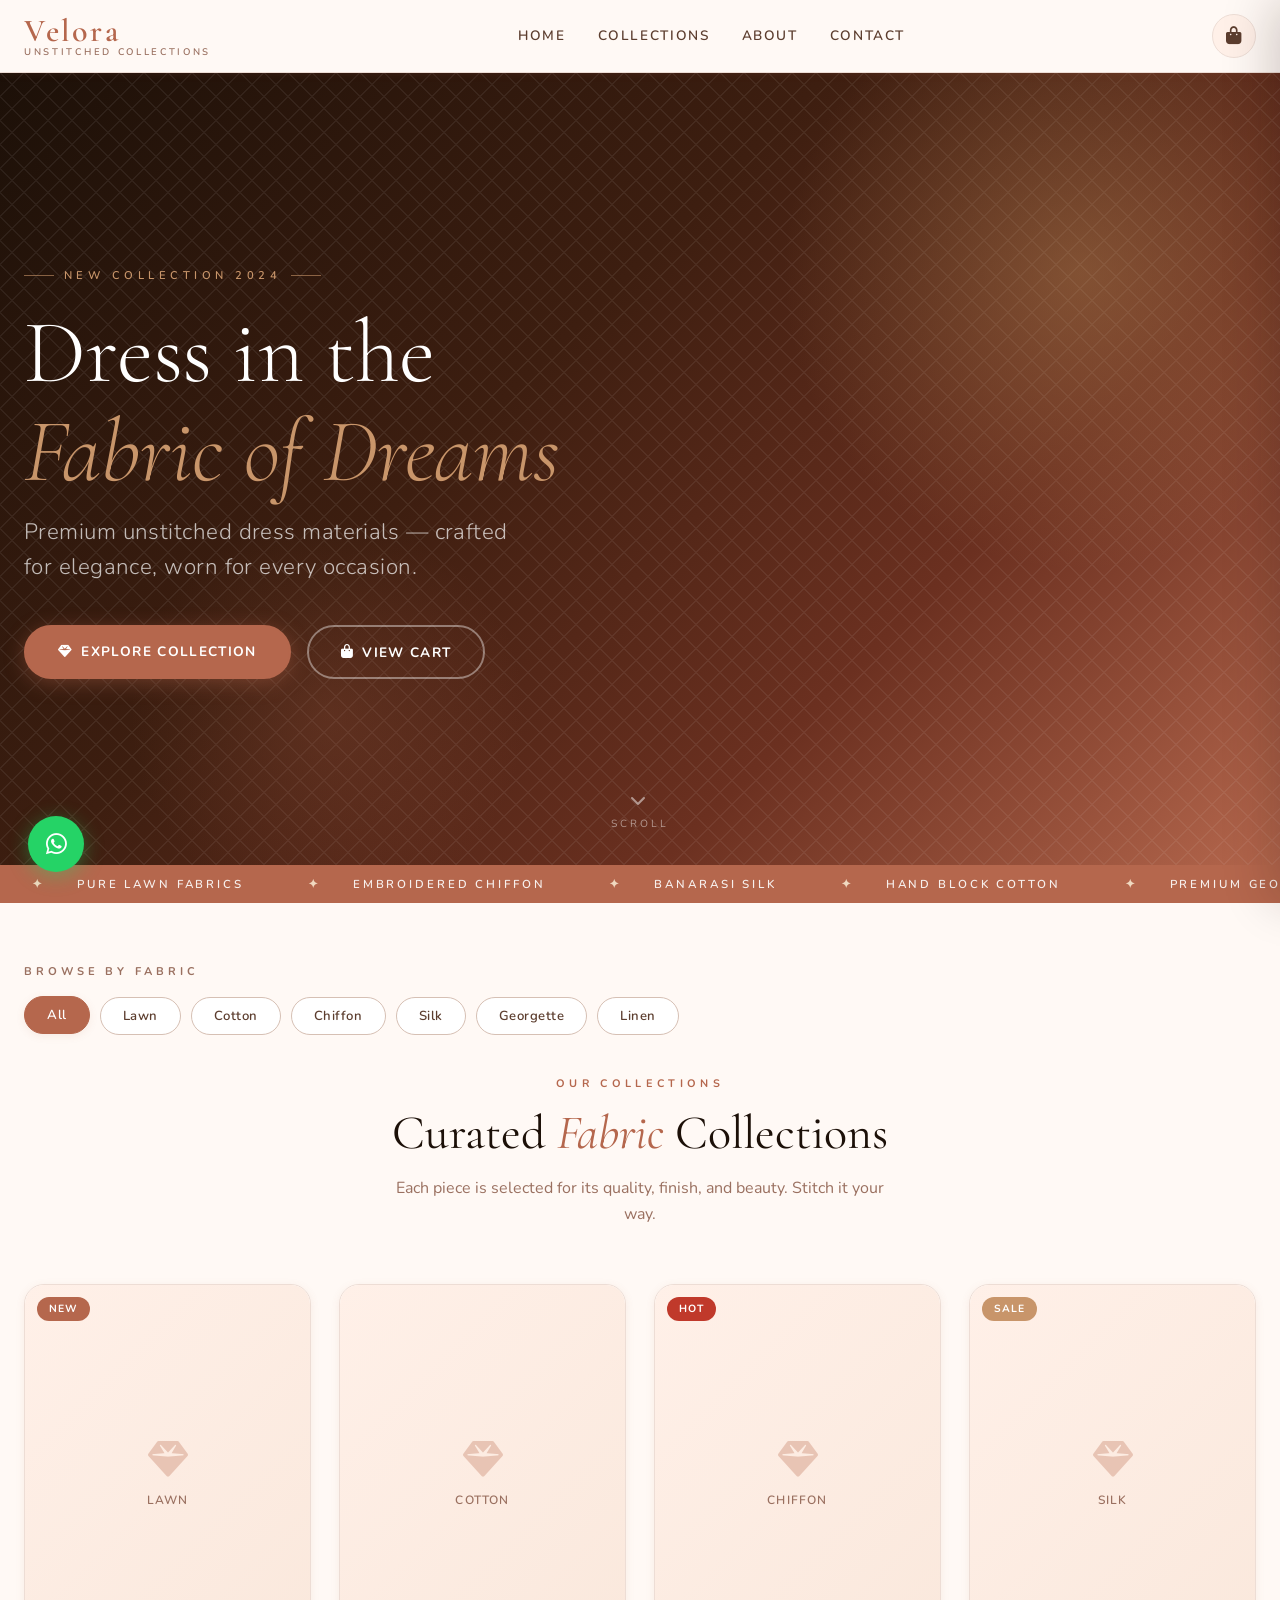
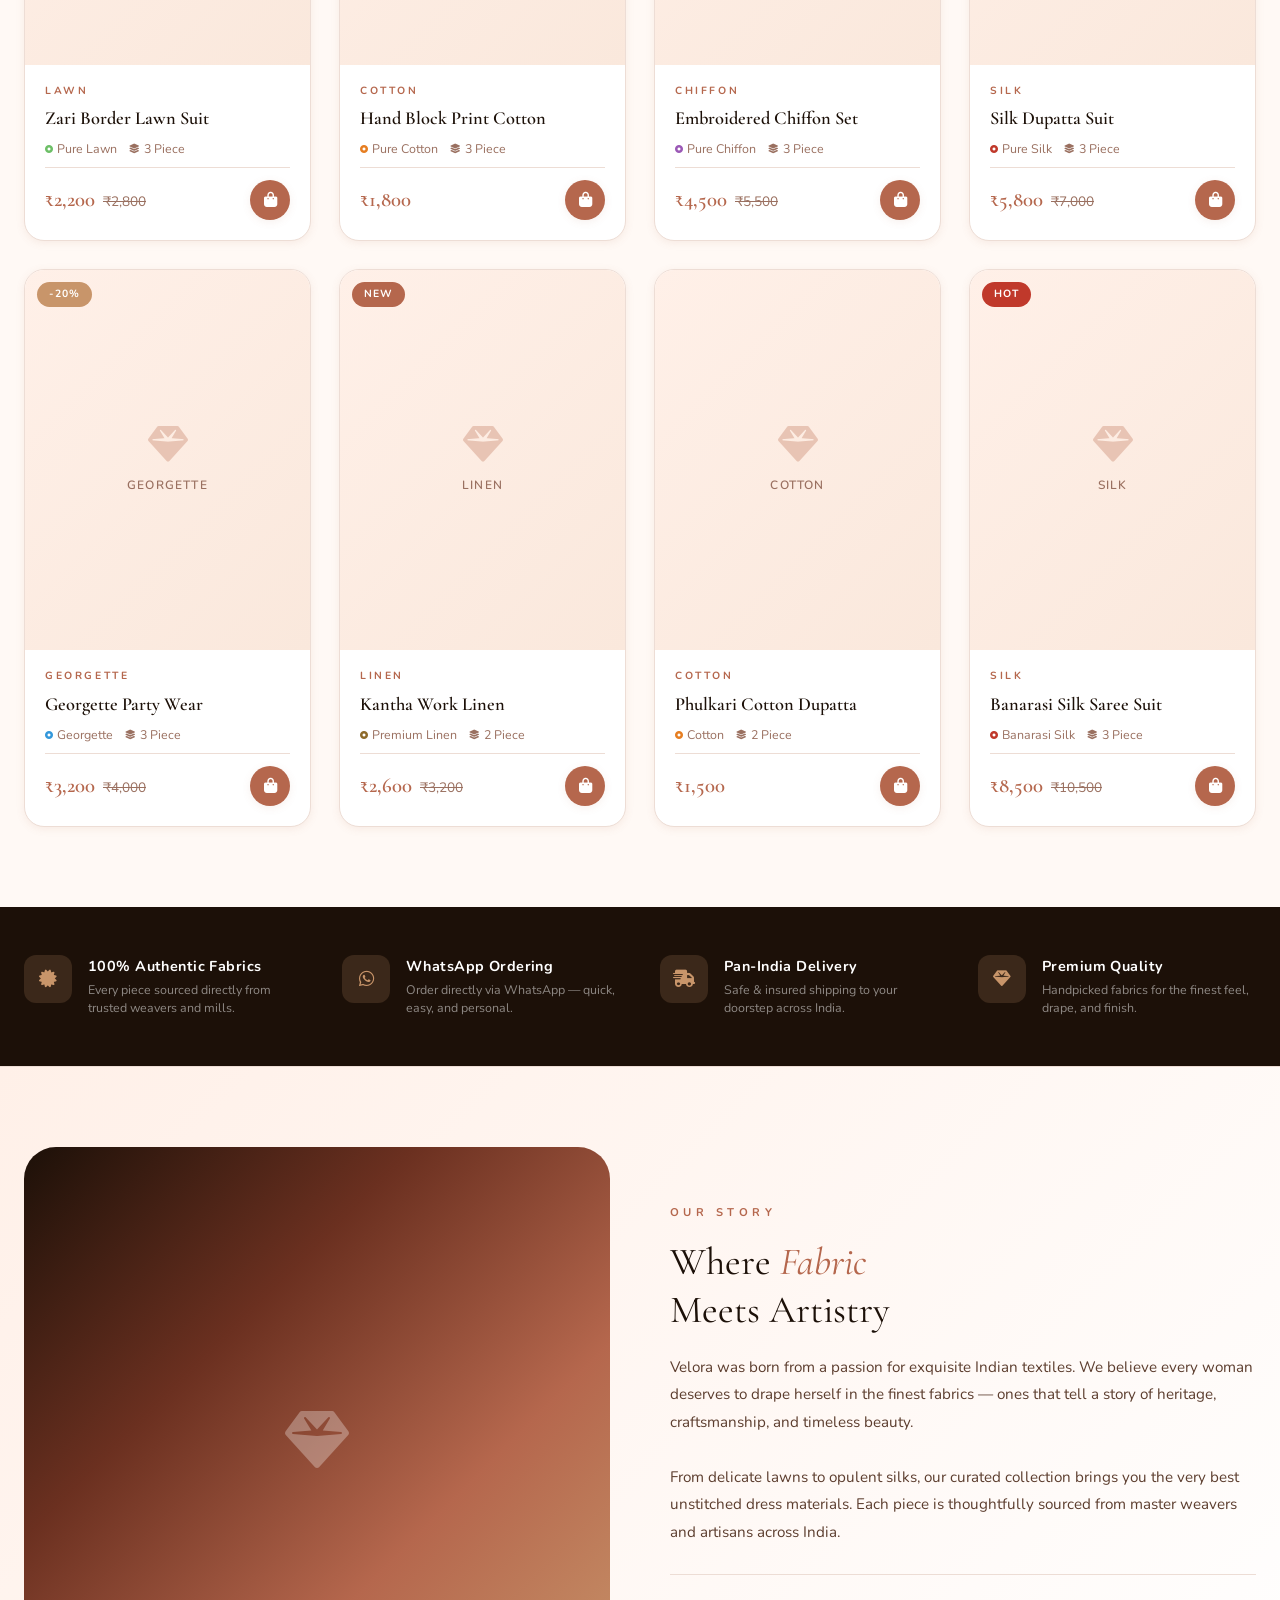
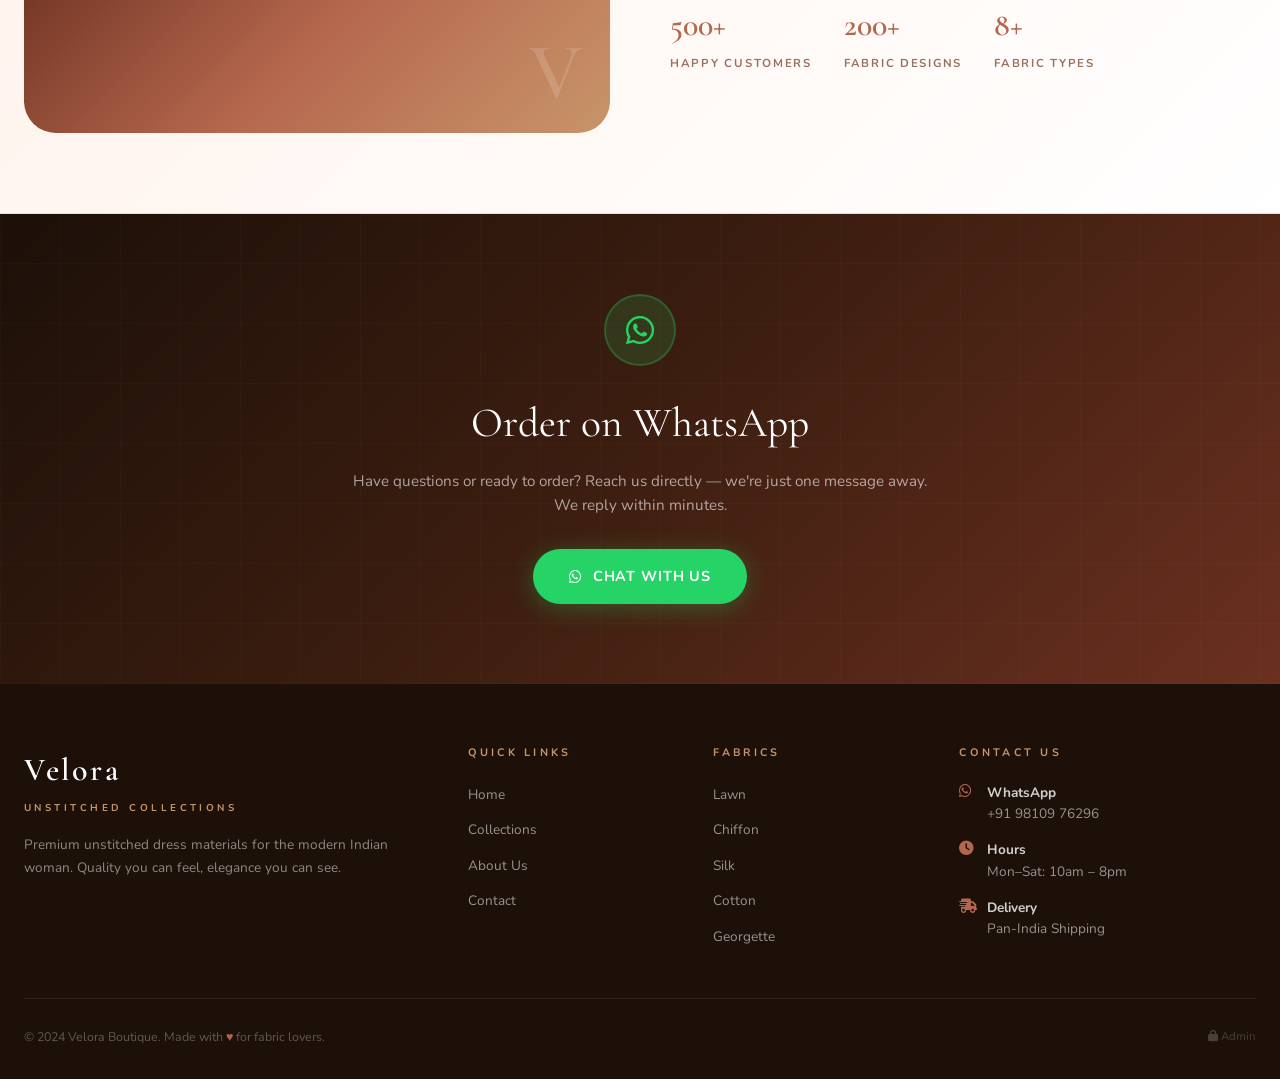
==== index.html @ 2ef8bd38 "Launch Velora Boutique — full e-commerce frontend - Elegant boutique design with terracotta/gold pal" ====
<!DOCTYPE html>
<html lang="en">
<head>
  <meta charset="UTF-8">
  <meta name="viewport" content="width=device-width, initial-scale=1.0">
  <meta name="description" content="Velora Boutique — Premium unstitched dress materials. Lawn, Chiffon, Silk, Cotton and more. Shop online and order via WhatsApp.">
  <title>Velora — Unstitched Dress Materials</title>

  <!-- Favicon -->
  <link rel="icon" href="data:image/svg+xml,<svg xmlns='http://www.w3.org/2000/svg' viewBox='0 0 100 100'><text y='.9em' font-size='90'>💎</text></svg>">

  <!-- Styles -->
  <link rel="stylesheet" href="css/style.css">

  <!-- Font Awesome -->
  <link rel="stylesheet" href="https://cdnjs.cloudflare.com/ajax/libs/font-awesome/6.5.0/css/all.min.css">

  <style>
    .header.scrolled .nav { height: 60px; }
    .header.scrolled { box-shadow: 0 2px 20px rgba(181,103,77,.15); }
    .header .nav { transition: height .3s ease; }
  </style>
</head>
<body>

  <!-- =========================================
       HEADER
       ========================================= -->
  <header class="header">
    <nav class="nav">
      <!-- Logo -->
      <a href="index.html" class="nav__logo">
        <span class="nav__logo-name">Velora</span>
        <span class="nav__logo-tagline">Unstitched Collections</span>
      </a>

      <!-- Nav Links -->
      <ul class="nav__links" id="nav-links">
        <li><a href="#home" class="nav__link">Home</a></li>
        <li><a href="#collections" class="nav__link">Collections</a></li>
        <li><a href="#about" class="nav__link">About</a></li>
        <li><a href="#contact" class="nav__link">Contact</a></li>
      </ul>

      <!-- Actions -->
      <div class="nav__actions">
        <button class="nav__cart-btn" onclick="openCart()" aria-label="Open cart">
          <i class="fas fa-shopping-bag"></i>
          <span class="cart-badge" id="cart-badge">0</span>
        </button>
        <button class="hamburger" onclick="toggleMobileNav()" aria-label="Menu">
          <span></span><span></span><span></span>
        </button>
      </div>
    </nav>
  </header>

  <!-- =========================================
       HERO
       ========================================= -->
  <section class="hero" id="home">
    <div class="hero__pattern"></div>
    <div class="hero__glow"></div>
    <div class="hero__glow-2"></div>

    <div class="hero__content">
      <p class="hero__eyebrow">New Collection 2024</p>
      <h1 class="hero__title">
        Dress in the<br>
        <em>Fabric of Dreams</em>
      </h1>
      <p class="hero__subtitle">
        Premium unstitched dress materials — crafted for elegance, worn for every occasion.
      </p>
      <div class="hero__ctas">
        <a href="#collections" class="btn btn-primary">
          <i class="fas fa-gem"></i> Explore Collection
        </a>
        <button class="btn btn-outline" onclick="openCart()">
          <i class="fas fa-shopping-bag"></i> View Cart
        </button>
      </div>
    </div>

    <div class="hero__scroll">
      <i class="fas fa-chevron-down"></i>
      <span>Scroll</span>
    </div>
  </section>

  <!-- Marquee -->
  <div class="marquee-wrap">
    <div class="marquee-track">
      <span>Pure Lawn Fabrics</span>
      <span>Embroidered Chiffon</span>
      <span>Banarasi Silk</span>
      <span>Hand Block Cotton</span>
      <span>Premium Georgette</span>
      <span>Zari Border Suits</span>
      <span>Pure Lawn Fabrics</span>
      <span>Embroidered Chiffon</span>
      <span>Banarasi Silk</span>
      <span>Hand Block Cotton</span>
      <span>Premium Georgette</span>
      <span>Zari Border Suits</span>
    </div>
  </div>

  <!-- =========================================
       COLLECTIONS
       ========================================= -->
  <section id="collections">
    <!-- Category Filter -->
    <div class="categories">
      <span class="categories__label">Browse by fabric</span>
      <div class="categories__pills" id="category-pills"></div>
    </div>

    <!-- Products -->
    <div class="section" id="products-section">
      <div class="section-header">
        <span class="section-header__eyebrow">Our Collections</span>
        <h2 class="section-header__title">Curated <em>Fabric</em> Collections</h2>
        <p class="section-header__desc">
          Each piece is selected for its quality, finish, and beauty. Stitch it your way.
        </p>
      </div>
      <div class="products-grid" id="products-grid">
        <!-- Rendered by JS -->
      </div>
    </div>
  </section>

  <!-- =========================================
       FEATURES STRIP
       ========================================= -->
  <div class="features-strip">
    <div class="features-inner">
      <div class="feature-item">
        <div class="feature-item__icon"><i class="fas fa-certificate"></i></div>
        <div>
          <div class="feature-item__title">100% Authentic Fabrics</div>
          <div class="feature-item__desc">Every piece sourced directly from trusted weavers and mills.</div>
        </div>
      </div>
      <div class="feature-item">
        <div class="feature-item__icon"><i class="fab fa-whatsapp"></i></div>
        <div>
          <div class="feature-item__title">WhatsApp Ordering</div>
          <div class="feature-item__desc">Order directly via WhatsApp — quick, easy, and personal.</div>
        </div>
      </div>
      <div class="feature-item">
        <div class="feature-item__icon"><i class="fas fa-truck-fast"></i></div>
        <div>
          <div class="feature-item__title">Pan-India Delivery</div>
          <div class="feature-item__desc">Safe & insured shipping to your doorstep across India.</div>
        </div>
      </div>
      <div class="feature-item">
        <div class="feature-item__icon"><i class="fas fa-gem"></i></div>
        <div>
          <div class="feature-item__title">Premium Quality</div>
          <div class="feature-item__desc">Handpicked fabrics for the finest feel, drape, and finish.</div>
        </div>
      </div>
    </div>
  </div>

  <!-- =========================================
       ABOUT
       ========================================= -->
  <section id="about" class="about-section">
    <div class="section">
      <div class="about-grid">
        <div class="about-visual">
          <div class="about-visual__bg">
            <i class="fas fa-gem"></i>
          </div>
          <div class="about-visual__monogram">V</div>
        </div>
        <div class="about-text">
          <span class="about-text__eyebrow">Our Story</span>
          <h2 class="about-text__title">Where <em>Fabric</em><br>Meets Artistry</h2>
          <p class="about-text__body">
            Velora was born from a passion for exquisite Indian textiles. We believe every woman
            deserves to drape herself in the finest fabrics — ones that tell a story of heritage,
            craftsmanship, and timeless beauty.
          </p>
          <p class="about-text__body">
            From delicate lawns to opulent silks, our curated collection brings you the very best
            unstitched dress materials. Each piece is thoughtfully sourced from master weavers
            and artisans across India.
          </p>
          <div class="about-stats">
            <div>
              <span class="about-stat__num">500+</span>
              <span class="about-stat__label">Happy Customers</span>
            </div>
            <div>
              <span class="about-stat__num">200+</span>
              <span class="about-stat__label">Fabric Designs</span>
            </div>
            <div>
              <span class="about-stat__num">8+</span>
              <span class="about-stat__label">Fabric Types</span>
            </div>
          </div>
        </div>
      </div>
    </div>
  </section>

  <!-- =========================================
       WHATSAPP CTA
       ========================================= -->
  <section id="contact" class="whatsapp-cta">
    <div class="whatsapp-cta__inner">
      <div class="whatsapp-cta__icon">
        <i class="fab fa-whatsapp"></i>
      </div>
      <h2 class="whatsapp-cta__title">Order on WhatsApp</h2>
      <p class="whatsapp-cta__desc">
        Have questions or ready to order? Reach us directly — we're just one message away.
        We reply within minutes.
      </p>
      <a href="https://wa.me/919810976296" target="_blank" class="btn-whatsapp">
        <i class="fab fa-whatsapp"></i>
        Chat with Us
      </a>
    </div>
  </section>

  <!-- =========================================
       FOOTER
       ========================================= -->
  <footer class="footer">
    <div class="footer__grid">
      <div>
        <div class="footer__brand-name">Velora</div>
        <div class="footer__brand-tag">Unstitched Collections</div>
        <p class="footer__brand-desc">
          Premium unstitched dress materials for the modern Indian woman.
          Quality you can feel, elegance you can see.
        </p>
      </div>

      <div>
        <div class="footer__heading">Quick Links</div>
        <ul class="footer__links">
          <li><a href="#home">Home</a></li>
          <li><a href="#collections">Collections</a></li>
          <li><a href="#about">About Us</a></li>
          <li><a href="#contact">Contact</a></li>
        </ul>
      </div>

      <div>
        <div class="footer__heading">Fabrics</div>
        <ul class="footer__links">
          <li><a href="#collections" onclick="setCategory('Lawn')">Lawn</a></li>
          <li><a href="#collections" onclick="setCategory('Chiffon')">Chiffon</a></li>
          <li><a href="#collections" onclick="setCategory('Silk')">Silk</a></li>
          <li><a href="#collections" onclick="setCategory('Cotton')">Cotton</a></li>
          <li><a href="#collections" onclick="setCategory('Georgette')">Georgette</a></li>
        </ul>
      </div>

      <div>
        <div class="footer__heading">Contact Us</div>
        <div class="footer__contact">
          <div class="footer__contact-item">
            <i class="fab fa-whatsapp"></i>
            <div>
              <strong>WhatsApp</strong><br>
              <a href="https://wa.me/919810976296" target="_blank">+91 98109 76296</a>
            </div>
          </div>
          <div class="footer__contact-item">
            <i class="fas fa-clock"></i>
            <div>
              <strong>Hours</strong><br>
              Mon–Sat: 10am – 8pm
            </div>
          </div>
          <div class="footer__contact-item">
            <i class="fas fa-truck-fast"></i>
            <div>
              <strong>Delivery</strong><br>
              Pan-India Shipping
            </div>
          </div>
        </div>
      </div>
    </div>

    <div class="footer__bottom">
      <p class="footer__copy">
        &copy; 2024 Velora Boutique. Made with <span style="color:var(--primary)">♥</span> for fabric lovers.
      </p>
      <a href="admin.html" class="footer__admin-link">
        <i class="fas fa-lock"></i> Admin
      </a>
    </div>
  </footer>

  <!-- =========================================
       CART DRAWER
       ========================================= -->
  <div class="cart-overlay" id="cart-overlay"></div>

  <aside class="cart-drawer" id="cart-drawer" role="dialog" aria-label="Shopping cart">
    <div class="cart-drawer__header">
      <h2 class="cart-drawer__title">
        <i class="fas fa-shopping-bag"></i>
        Your Bag
        <span id="cart-count-label">0</span>
      </h2>
      <button class="cart-close" onclick="closeCart()" aria-label="Close cart">
        <i class="fas fa-times"></i>
      </button>
    </div>

    <div class="cart-drawer__body" id="cart-body">
      <!-- Rendered by JS -->
    </div>

    <div class="cart-drawer__footer" id="cart-footer" style="display:none">
      <div class="cart-summary">
        <div class="cart-summary__row">
          <span>Subtotal</span>
          <span id="cart-total">₹0</span>
        </div>
        <div class="cart-summary__row">
          <span>Shipping</span>
          <span style="color:var(--primary);font-weight:600">On Inquiry</span>
        </div>
        <div class="cart-summary__total">
          <span>Total</span>
          <span class="price" id="cart-total-footer">₹0</span>
        </div>
      </div>

      <button class="cart-checkout-btn" onclick="openWhatsApp()">
        <i class="fab fa-whatsapp"></i>
        Order via WhatsApp
      </button>
      <button class="cart-clear-btn" onclick="if(confirm('Clear your cart?'))clearCart()">
        <i class="fas fa-trash"></i> Clear Cart
      </button>
    </div>
  </aside>

  <!-- Floating WhatsApp Button -->
  <a href="https://wa.me/919810976296" target="_blank" class="fab-whatsapp" title="Chat on WhatsApp">
    <i class="fab fa-whatsapp"></i>
  </a>

  <!-- Toast Container -->
  <div class="toast-container" id="toast-container"></div>

  <!-- Scripts -->
  <script src="js/app.js"></script>
  <script>
    // Sync both total displays
    const origRenderCart = renderCart;
    window.renderCart = function() {
      origRenderCart();
      const t = '₹' + cartTotal().toLocaleString('en-IN');
      const el = document.getElementById('cart-total-footer');
      if (el) el.textContent = t;
    };
    // Init
    document.addEventListener('DOMContentLoaded', () => {
      window.renderCart();
    });
  </script>
</body>
</html>
---- css/style.css ----
/* ============================================
   VELORA BOUTIQUE — Main Stylesheet
   ============================================ */

@import url('https://fonts.googleapis.com/css2?family=Cormorant+Garamond:ital,wght@0,300;0,400;0,500;0,600;0,700;1,300;1,400;1,600&family=Nunito:wght@300;400;500;600;700&display=swap');

/* ——— Design Tokens ——— */
:root {
  --bg:          #FFF9F5;
  --surface:     #FFFFFF;
  --surface-2:   #FFF0E8;
  --surface-3:   #FAE8DC;
  --primary:     #B5674D;
  --primary-h:   #9A5540;
  --primary-l:   #E8C4B4;
  --gold:        #C8956A;
  --gold-l:      #F0D9C0;
  --text:        #1C1008;
  --text-2:      #5C3D2E;
  --text-3:      #9A7060;
  --border:      #EDDDD5;
  --border-2:    #D6C0B4;
  --white:       #FFFFFF;
  --shadow-sm:   0 2px 8px rgba(181,103,77,.10);
  --shadow:      0 4px 20px rgba(181,103,77,.14);
  --shadow-lg:   0 8px 40px rgba(181,103,77,.20);
  --radius-sm:   6px;
  --radius:      12px;
  --radius-lg:   20px;
  --radius-xl:   32px;
  --font-serif:  'Cormorant Garamond', Georgia, serif;
  --font-sans:   'Nunito', -apple-system, BlinkMacSystemFont, sans-serif;
  --ease:        cubic-bezier(.4,0,.2,1);
  --transition:  all .3s var(--ease);
}

/* ——— Reset ——— */
*, *::before, *::after { box-sizing: border-box; margin: 0; padding: 0; }
html { scroll-behavior: smooth; font-size: 16px; }
body {
  font-family: var(--font-sans);
  background: var(--bg);
  color: var(--text);
  line-height: 1.6;
  overflow-x: hidden;
}
img { max-width: 100%; height: auto; display: block; }
a { text-decoration: none; color: inherit; }
button { cursor: pointer; border: none; background: none; font-family: inherit; }
ul { list-style: none; }
input, textarea, select { font-family: inherit; }

/* ——— Scrollbar ——— */
::-webkit-scrollbar { width: 6px; }
::-webkit-scrollbar-track { background: var(--surface-2); }
::-webkit-scrollbar-thumb { background: var(--primary-l); border-radius: 99px; }

/* ============================================
   HEADER / NAV
   ============================================ */
.header {
  position: sticky;
  top: 0;
  z-index: 900;
  background: rgba(255,249,245,.96);
  backdrop-filter: blur(12px);
  border-bottom: 1px solid var(--border);
  box-shadow: var(--shadow-sm);
}

.nav {
  max-width: 1280px;
  margin: 0 auto;
  padding: 0 24px;
  height: 72px;
  display: flex;
  align-items: center;
  justify-content: space-between;
  gap: 24px;
}

.nav__logo {
  display: flex;
  flex-direction: column;
  line-height: 1;
}
.nav__logo-name {
  font-family: var(--font-serif);
  font-size: 2rem;
  font-weight: 600;
  color: var(--primary);
  letter-spacing: 0.08em;
}
.nav__logo-tagline {
  font-size: 0.6rem;
  letter-spacing: 0.28em;
  text-transform: uppercase;
  color: var(--text-3);
  font-weight: 600;
}

.nav__links {
  display: flex;
  gap: 32px;
  align-items: center;
}
.nav__link {
  font-size: 0.85rem;
  font-weight: 600;
  letter-spacing: 0.12em;
  text-transform: uppercase;
  color: var(--text-2);
  position: relative;
  transition: var(--transition);
}
.nav__link::after {
  content: '';
  position: absolute;
  bottom: -3px; left: 0;
  width: 0; height: 2px;
  background: var(--primary);
  border-radius: 99px;
  transition: width .3s var(--ease);
}
.nav__link:hover { color: var(--primary); }
.nav__link:hover::after { width: 100%; }

.nav__actions {
  display: flex;
  align-items: center;
  gap: 12px;
}

.nav__cart-btn {
  position: relative;
  width: 44px; height: 44px;
  border-radius: 50%;
  background: var(--surface-2);
  display: flex; align-items: center; justify-content: center;
  transition: var(--transition);
  border: 1px solid var(--border);
  color: var(--text-2);
  font-size: 1.1rem;
}
.nav__cart-btn:hover {
  background: var(--primary);
  color: var(--white);
  border-color: var(--primary);
  transform: scale(1.05);
}

.cart-badge {
  position: absolute;
  top: -4px; right: -4px;
  min-width: 20px; height: 20px;
  background: var(--primary);
  color: var(--white);
  font-size: 0.65rem;
  font-weight: 700;
  border-radius: 99px;
  display: flex; align-items: center; justify-content: center;
  padding: 0 5px;
  border: 2px solid var(--bg);
  display: none;
}
.cart-badge.visible { display: flex; }

.hamburger {
  display: none;
  flex-direction: column;
  gap: 5px;
  padding: 8px;
}
.hamburger span {
  width: 22px; height: 2px;
  background: var(--text);
  border-radius: 99px;
  transition: var(--transition);
}

/* ============================================
   HERO
   ============================================ */
.hero {
  position: relative;
  min-height: 88vh;
  display: flex;
  align-items: center;
  overflow: hidden;
  background: linear-gradient(135deg, #1C1008 0%, #3D1E10 40%, #6B3020 70%, #B5674D 100%);
}

.hero__pattern {
  position: absolute;
  inset: 0;
  opacity: 0.06;
  background-image:
    repeating-linear-gradient(45deg, #fff 0, #fff 1px, transparent 0, transparent 50%),
    repeating-linear-gradient(-45deg, #fff 0, #fff 1px, transparent 0, transparent 50%);
  background-size: 24px 24px;
}

.hero__glow {
  position: absolute;
  width: 600px; height: 600px;
  border-radius: 50%;
  background: radial-gradient(circle, rgba(212,169,106,.3) 0%, transparent 70%);
  top: -100px; right: -100px;
  animation: glow-float 6s ease-in-out infinite;
}
.hero__glow-2 {
  position: absolute;
  width: 400px; height: 400px;
  border-radius: 50%;
  background: radial-gradient(circle, rgba(181,103,77,.2) 0%, transparent 70%);
  bottom: -50px; left: 10%;
  animation: glow-float 8s ease-in-out infinite reverse;
}

@keyframes glow-float {
  0%,100% { transform: translateY(0) scale(1); }
  50% { transform: translateY(-30px) scale(1.05); }
}

.hero__content {
  position: relative;
  z-index: 1;
  max-width: 1280px;
  margin: 0 auto;
  padding: 80px 24px;
  width: 100%;
}

.hero__eyebrow {
  display: inline-flex;
  align-items: center;
  gap: 10px;
  font-size: 0.7rem;
  letter-spacing: 0.4em;
  text-transform: uppercase;
  color: var(--gold);
  font-weight: 600;
  margin-bottom: 20px;
}
.hero__eyebrow::before, .hero__eyebrow::after {
  content: '';
  width: 30px; height: 1px;
  background: var(--gold);
  opacity: .6;
}

.hero__title {
  font-family: var(--font-serif);
  font-size: clamp(3rem, 7vw, 6rem);
  font-weight: 300;
  color: var(--white);
  line-height: 1.1;
  margin-bottom: 12px;
}
.hero__title em {
  font-style: italic;
  color: var(--gold);
}

.hero__subtitle {
  font-size: clamp(1rem, 2vw, 1.4rem);
  color: rgba(255,255,255,.7);
  font-weight: 300;
  margin-bottom: 40px;
  max-width: 500px;
  letter-spacing: 0.02em;
}

.hero__ctas {
  display: flex;
  gap: 16px;
  flex-wrap: wrap;
}

.btn {
  display: inline-flex;
  align-items: center;
  gap: 8px;
  padding: 14px 32px;
  border-radius: var(--radius-xl);
  font-size: 0.85rem;
  font-weight: 700;
  letter-spacing: 0.1em;
  text-transform: uppercase;
  transition: var(--transition);
  border: 2px solid transparent;
}
.btn-primary {
  background: var(--primary);
  color: var(--white);
  border-color: var(--primary);
  box-shadow: 0 4px 20px rgba(181,103,77,.4);
}
.btn-primary:hover {
  background: var(--primary-h);
  border-color: var(--primary-h);
  transform: translateY(-2px);
  box-shadow: 0 8px 28px rgba(181,103,77,.5);
}
.btn-outline {
  background: transparent;
  color: var(--white);
  border-color: rgba(255,255,255,.4);
}
.btn-outline:hover {
  background: rgba(255,255,255,.1);
  border-color: var(--white);
  transform: translateY(-2px);
}
.btn-gold {
  background: var(--gold);
  color: var(--white);
  border-color: var(--gold);
  box-shadow: 0 4px 20px rgba(200,149,106,.4);
}
.btn-gold:hover {
  background: #b07d52;
  border-color: #b07d52;
  transform: translateY(-2px);
}
.btn-sm {
  padding: 9px 20px;
  font-size: 0.78rem;
}

.hero__scroll {
  position: absolute;
  bottom: 32px;
  left: 50%;
  transform: translateX(-50%);
  display: flex;
  flex-direction: column;
  align-items: center;
  gap: 8px;
  color: rgba(255,255,255,.5);
  font-size: 0.65rem;
  letter-spacing: 0.3em;
  text-transform: uppercase;
  animation: bounce 2s ease-in-out infinite;
}
.hero__scroll i { font-size: 1rem; }

@keyframes bounce {
  0%,100% { transform: translateX(-50%) translateY(0); }
  50% { transform: translateX(-50%) translateY(8px); }
}

/* ——— Marquee Banner ——— */
.marquee-wrap {
  background: var(--primary);
  overflow: hidden;
  padding: 10px 0;
}
.marquee-track {
  display: flex;
  width: max-content;
  animation: marquee 25s linear infinite;
}
.marquee-track span {
  font-size: 0.72rem;
  letter-spacing: 0.25em;
  text-transform: uppercase;
  color: rgba(255,255,255,.9);
  font-weight: 600;
  padding: 0 32px;
  white-space: nowrap;
}
.marquee-track span::before {
  content: '✦';
  margin-right: 32px;
  color: var(--gold-l);
}

@keyframes marquee {
  0% { transform: translateX(0); }
  100% { transform: translateX(-50%); }
}

/* ============================================
   SECTION COMMONS
   ============================================ */
.section {
  max-width: 1280px;
  margin: 0 auto;
  padding: 80px 24px;
}

.section-header {
  text-align: center;
  margin-bottom: 56px;
}
.section-header__eyebrow {
  display: block;
  font-size: 0.68rem;
  letter-spacing: 0.4em;
  text-transform: uppercase;
  color: var(--primary);
  font-weight: 700;
  margin-bottom: 12px;
}
.section-header__title {
  font-family: var(--font-serif);
  font-size: clamp(2rem, 4vw, 3rem);
  font-weight: 400;
  color: var(--text);
  line-height: 1.2;
  margin-bottom: 14px;
}
.section-header__title em {
  font-style: italic;
  color: var(--primary);
}
.section-header__desc {
  font-size: 1rem;
  color: var(--text-3);
  max-width: 500px;
  margin: 0 auto;
  font-weight: 400;
}

/* ============================================
   CATEGORY PILLS
   ============================================ */
.categories {
  padding: 60px 24px 0;
  max-width: 1280px;
  margin: 0 auto;
}
.categories__label {
  font-size: 0.7rem;
  letter-spacing: 0.35em;
  text-transform: uppercase;
  color: var(--text-3);
  font-weight: 700;
  margin-bottom: 16px;
  display: block;
}
.categories__pills {
  display: flex;
  flex-wrap: wrap;
  gap: 10px;
}
.pill {
  padding: 9px 22px;
  border-radius: 99px;
  border: 1.5px solid var(--border-2);
  background: var(--surface);
  font-size: 0.82rem;
  font-weight: 600;
  color: var(--text-2);
  letter-spacing: 0.04em;
  transition: var(--transition);
}
.pill:hover, .pill.active {
  background: var(--primary);
  color: var(--white);
  border-color: var(--primary);
  box-shadow: var(--shadow-sm);
  transform: translateY(-1px);
}

/* ============================================
   PRODUCTS GRID
   ============================================ */
#products-section { padding-top: 40px; }

.products-grid {
  display: grid;
  grid-template-columns: repeat(auto-fill, minmax(280px, 1fr));
  gap: 28px;
}

.product-card {
  background: var(--surface);
  border-radius: var(--radius-lg);
  overflow: hidden;
  box-shadow: var(--shadow-sm);
  transition: var(--transition);
  border: 1px solid var(--border);
  position: relative;
  display: flex;
  flex-direction: column;
}
.product-card:hover {
  transform: translateY(-6px);
  box-shadow: var(--shadow-lg);
  border-color: var(--primary-l);
}

.product-card__img-wrap {
  position: relative;
  overflow: hidden;
  aspect-ratio: 3 / 4;
  background: var(--surface-2);
}
.product-card__img {
  width: 100%; height: 100%;
  object-fit: cover;
  transition: transform .5s var(--ease);
}
.product-card:hover .product-card__img { transform: scale(1.06); }

.product-card__img-placeholder {
  width: 100%; height: 100%;
  display: flex; align-items: center; justify-content: center;
  flex-direction: column;
  gap: 12px;
  background: linear-gradient(135deg, var(--surface-2), var(--surface-3));
}
.product-card__img-placeholder i {
  font-size: 2.5rem;
  color: var(--primary-l);
}
.product-card__img-placeholder span {
  font-size: 0.75rem;
  color: var(--text-3);
  letter-spacing: 0.1em;
  text-transform: uppercase;
  font-weight: 600;
}

.product-card__badge {
  position: absolute;
  top: 12px; left: 12px;
  padding: 4px 12px;
  border-radius: 99px;
  font-size: 0.65rem;
  font-weight: 700;
  letter-spacing: 0.1em;
  text-transform: uppercase;
}
.badge-new { background: var(--primary); color: var(--white); }
.badge-sale { background: var(--gold); color: var(--white); }
.badge-hot { background: #c0392b; color: var(--white); }

.product-card__wish {
  position: absolute;
  top: 12px; right: 12px;
  width: 36px; height: 36px;
  background: rgba(255,255,255,.9);
  border-radius: 50%;
  display: flex; align-items: center; justify-content: center;
  font-size: 0.9rem;
  color: var(--text-3);
  transition: var(--transition);
  backdrop-filter: blur(4px);
  opacity: 0;
  transform: scale(0.8);
}
.product-card:hover .product-card__wish {
  opacity: 1;
  transform: scale(1);
}
.product-card__wish:hover { color: #e74c3c; background: var(--white); }

.product-card__body {
  padding: 18px 20px 20px;
  display: flex;
  flex-direction: column;
  flex: 1;
  gap: 8px;
}
.product-card__category {
  font-size: 0.65rem;
  letter-spacing: 0.25em;
  text-transform: uppercase;
  color: var(--primary);
  font-weight: 700;
}
.product-card__name {
  font-family: var(--font-serif);
  font-size: 1.15rem;
  font-weight: 600;
  color: var(--text);
  line-height: 1.3;
}
.product-card__meta {
  font-size: 0.78rem;
  color: var(--text-3);
  display: flex;
  gap: 12px;
  flex-wrap: wrap;
}
.product-card__meta span {
  display: flex;
  align-items: center;
  gap: 4px;
}

.product-card__price-row {
  display: flex;
  align-items: center;
  justify-content: space-between;
  margin-top: auto;
  padding-top: 12px;
  border-top: 1px solid var(--border);
}
.product-card__price {
  display: flex;
  align-items: baseline;
  gap: 8px;
}
.price-current {
  font-family: var(--font-serif);
  font-size: 1.3rem;
  font-weight: 600;
  color: var(--primary);
}
.price-original {
  font-size: 0.85rem;
  color: var(--text-3);
  text-decoration: line-through;
}

.btn-add-cart {
  width: 40px; height: 40px;
  border-radius: 50%;
  background: var(--primary);
  color: var(--white);
  display: flex; align-items: center; justify-content: center;
  font-size: 0.95rem;
  transition: var(--transition);
  box-shadow: var(--shadow-sm);
  flex-shrink: 0;
}
.btn-add-cart:hover {
  background: var(--primary-h);
  transform: scale(1.12) rotate(8deg);
  box-shadow: var(--shadow);
}

/* Empty state */
.products-empty {
  grid-column: 1 / -1;
  padding: 80px 24px;
  text-align: center;
  color: var(--text-3);
}
.products-empty i {
  font-size: 3rem;
  margin-bottom: 16px;
  color: var(--primary-l);
  display: block;
}
.products-empty h3 {
  font-family: var(--font-serif);
  font-size: 1.5rem;
  margin-bottom: 8px;
  color: var(--text-2);
}

/* ============================================
   FEATURES STRIP
   ============================================ */
.features-strip {
  background: var(--text);
  padding: 48px 24px;
}
.features-inner {
  max-width: 1280px;
  margin: 0 auto;
  display: grid;
  grid-template-columns: repeat(auto-fit, minmax(220px, 1fr));
  gap: 40px;
}
.feature-item {
  display: flex;
  align-items: flex-start;
  gap: 16px;
  color: rgba(255,255,255,.85);
}
.feature-item__icon {
  width: 48px; height: 48px;
  background: rgba(200,149,106,.18);
  border-radius: var(--radius);
  display: flex; align-items: center; justify-content: center;
  font-size: 1.1rem;
  color: var(--gold);
  flex-shrink: 0;
}
.feature-item__title {
  font-size: 0.9rem;
  font-weight: 700;
  color: var(--white);
  margin-bottom: 3px;
  letter-spacing: 0.03em;
}
.feature-item__desc {
  font-size: 0.78rem;
  color: rgba(255,255,255,.5);
  line-height: 1.5;
}

/* ============================================
   ABOUT SECTION
   ============================================ */
.about-section {
  background: linear-gradient(135deg, var(--surface-2) 0%, var(--surface) 100%);
  border-top: 1px solid var(--border);
  border-bottom: 1px solid var(--border);
}
.about-grid {
  display: grid;
  grid-template-columns: 1fr 1fr;
  gap: 60px;
  align-items: center;
}
.about-visual {
  position: relative;
  border-radius: var(--radius-xl);
  overflow: hidden;
  aspect-ratio: 1;
}
.about-visual__bg {
  width: 100%; height: 100%;
  background: linear-gradient(135deg, #1C1008, #6B3020, #B5674D, #C8956A);
  display: flex; flex-direction: column;
  align-items: center; justify-content: center;
  gap: 8px;
}
.about-visual__bg i {
  font-size: 4rem;
  color: rgba(255,255,255,.3);
}
.about-visual__monogram {
  font-family: var(--font-serif);
  font-size: 5rem;
  font-weight: 600;
  color: rgba(255,255,255,.15);
  letter-spacing: 0.1em;
  position: absolute;
  bottom: 20px;
  right: 20px;
  line-height: 1;
}
.about-text__eyebrow {
  font-size: 0.7rem;
  letter-spacing: 0.4em;
  text-transform: uppercase;
  color: var(--primary);
  font-weight: 700;
  display: block;
  margin-bottom: 16px;
}
.about-text__title {
  font-family: var(--font-serif);
  font-size: clamp(1.8rem, 3vw, 2.6rem);
  font-weight: 400;
  line-height: 1.25;
  color: var(--text);
  margin-bottom: 20px;
}
.about-text__title em { font-style: italic; color: var(--primary); }
.about-text__body {
  font-size: 0.95rem;
  color: var(--text-2);
  line-height: 1.8;
  margin-bottom: 28px;
}
.about-stats {
  display: flex;
  gap: 32px;
  padding-top: 24px;
  border-top: 1px solid var(--border);
}
.about-stat__num {
  font-family: var(--font-serif);
  font-size: 2rem;
  font-weight: 600;
  color: var(--primary);
  display: block;
}
.about-stat__label {
  font-size: 0.72rem;
  text-transform: uppercase;
  letter-spacing: 0.15em;
  color: var(--text-3);
  font-weight: 700;
}

/* ============================================
   WHATSAPP CTA
   ============================================ */
.whatsapp-cta {
  background: linear-gradient(135deg, #1C1008 0%, #3D1E10 50%, #6B3020 100%);
  padding: 80px 24px;
  text-align: center;
  position: relative;
  overflow: hidden;
}
.whatsapp-cta::before {
  content: '';
  position: absolute;
  inset: 0;
  background-image:
    repeating-linear-gradient(0deg, rgba(255,255,255,.02) 0, rgba(255,255,255,.02) 1px, transparent 0, transparent 60px),
    repeating-linear-gradient(90deg, rgba(255,255,255,.02) 0, rgba(255,255,255,.02) 1px, transparent 0, transparent 60px);
}
.whatsapp-cta__inner {
  position: relative;
  max-width: 600px;
  margin: 0 auto;
}
.whatsapp-cta__icon {
  width: 72px; height: 72px;
  background: rgba(37,211,102,.15);
  border-radius: 50%;
  display: flex; align-items: center; justify-content: center;
  font-size: 2rem;
  color: #25d366;
  margin: 0 auto 24px;
  border: 2px solid rgba(37,211,102,.25);
}
.whatsapp-cta__title {
  font-family: var(--font-serif);
  font-size: clamp(1.8rem, 4vw, 2.6rem);
  color: var(--white);
  margin-bottom: 12px;
  font-weight: 400;
}
.whatsapp-cta__desc {
  color: rgba(255,255,255,.6);
  margin-bottom: 32px;
  font-size: 0.95rem;
}
.btn-whatsapp {
  display: inline-flex;
  align-items: center;
  gap: 10px;
  padding: 16px 36px;
  background: #25d366;
  color: var(--white);
  border-radius: var(--radius-xl);
  font-size: 0.9rem;
  font-weight: 700;
  letter-spacing: 0.06em;
  text-transform: uppercase;
  transition: var(--transition);
  box-shadow: 0 4px 24px rgba(37,211,102,.3);
}
.btn-whatsapp:hover {
  background: #1daa52;
  transform: translateY(-3px);
  box-shadow: 0 8px 32px rgba(37,211,102,.4);
}

/* ============================================
   FOOTER
   ============================================ */
.footer {
  background: var(--text);
  color: rgba(255,255,255,.7);
  padding: 60px 24px 32px;
}
.footer__grid {
  max-width: 1280px;
  margin: 0 auto;
  display: grid;
  grid-template-columns: 2fr 1fr 1fr 1.5fr;
  gap: 48px;
  padding-bottom: 48px;
  border-bottom: 1px solid rgba(255,255,255,.08);
}
.footer__brand-name {
  font-family: var(--font-serif);
  font-size: 2rem;
  font-weight: 600;
  color: var(--white);
  letter-spacing: 0.08em;
  margin-bottom: 6px;
}
.footer__brand-tag {
  font-size: 0.62rem;
  letter-spacing: 0.35em;
  text-transform: uppercase;
  color: var(--gold);
  font-weight: 700;
  margin-bottom: 16px;
}
.footer__brand-desc {
  font-size: 0.85rem;
  line-height: 1.7;
  color: rgba(255,255,255,.5);
}
.footer__heading {
  font-size: 0.68rem;
  letter-spacing: 0.3em;
  text-transform: uppercase;
  color: var(--gold);
  font-weight: 700;
  margin-bottom: 20px;
}
.footer__links { display: flex; flex-direction: column; gap: 10px; }
.footer__links a {
  font-size: 0.85rem;
  color: rgba(255,255,255,.55);
  transition: color .2s;
}
.footer__links a:hover { color: var(--white); }

.footer__contact { display: flex; flex-direction: column; gap: 14px; }
.footer__contact-item {
  display: flex;
  align-items: flex-start;
  gap: 12px;
  font-size: 0.85rem;
  color: rgba(255,255,255,.55);
}
.footer__contact-item i {
  color: var(--primary);
  margin-top: 2px;
  font-size: 0.9rem;
  width: 16px;
  flex-shrink: 0;
}
.footer__contact-item strong { color: rgba(255,255,255,.8); }

.footer__bottom {
  max-width: 1280px;
  margin: 0 auto;
  padding-top: 28px;
  display: flex;
  justify-content: space-between;
  align-items: center;
  gap: 16px;
  flex-wrap: wrap;
}
.footer__copy {
  font-size: 0.78rem;
  color: rgba(255,255,255,.3);
}
.footer__copy a { color: var(--primary); }
.footer__admin-link {
  font-size: 0.72rem;
  color: rgba(255,255,255,.2);
  transition: color .2s;
}
.footer__admin-link:hover { color: rgba(255,255,255,.5); }

/* ============================================
   CART DRAWER
   ============================================ */
.cart-overlay {
  position: fixed;
  inset: 0;
  background: rgba(28,16,8,.6);
  z-index: 990;
  opacity: 0;
  pointer-events: none;
  transition: opacity .35s var(--ease);
  backdrop-filter: blur(2px);
}
.cart-overlay.open {
  opacity: 1;
  pointer-events: all;
}

.cart-drawer {
  position: fixed;
  top: 0; right: 0;
  width: 440px;
  max-width: 100vw;
  height: 100vh;
  background: var(--white);
  z-index: 991;
  transform: translateX(100%);
  transition: transform .4s var(--ease);
  display: flex;
  flex-direction: column;
  box-shadow: -8px 0 48px rgba(28,16,8,.2);
}
.cart-drawer.open { transform: translateX(0); }

.cart-drawer__header {
  padding: 24px;
  border-bottom: 1px solid var(--border);
  display: flex;
  align-items: center;
  justify-content: space-between;
  flex-shrink: 0;
}
.cart-drawer__title {
  font-family: var(--font-serif);
  font-size: 1.5rem;
  font-weight: 600;
  color: var(--text);
  display: flex;
  align-items: center;
  gap: 10px;
}
.cart-drawer__title span {
  font-size: 0.8rem;
  background: var(--primary);
  color: var(--white);
  padding: 2px 10px;
  border-radius: 99px;
  font-family: var(--font-sans);
}

.cart-close {
  width: 40px; height: 40px;
  border-radius: 50%;
  background: var(--surface-2);
  display: flex; align-items: center; justify-content: center;
  font-size: 1rem;
  color: var(--text-2);
  transition: var(--transition);
}
.cart-close:hover { background: var(--primary); color: var(--white); }

.cart-drawer__body {
  flex: 1;
  overflow-y: auto;
  padding: 16px;
}

.cart-empty {
  padding: 60px 24px;
  text-align: center;
  color: var(--text-3);
}
.cart-empty i {
  font-size: 3.5rem;
  color: var(--primary-l);
  display: block;
  margin-bottom: 16px;
}
.cart-empty h3 {
  font-family: var(--font-serif);
  font-size: 1.3rem;
  color: var(--text-2);
  margin-bottom: 8px;
}
.cart-empty p { font-size: 0.88rem; }
.cart-empty .btn {
  margin-top: 20px;
  background: var(--primary);
  color: var(--white);
  border-color: var(--primary);
}

.cart-item {
  display: flex;
  gap: 14px;
  padding: 14px;
  border-radius: var(--radius);
  background: var(--surface-2);
  margin-bottom: 10px;
  border: 1px solid var(--border);
  transition: var(--transition);
  animation: slide-in .3s var(--ease);
}
@keyframes slide-in {
  from { opacity:0; transform:translateX(20px); }
  to   { opacity:1; transform:translateX(0); }
}
.cart-item:hover { border-color: var(--primary-l); }

.cart-item__thumb {
  width: 72px; height: 72px;
  border-radius: var(--radius-sm);
  overflow: hidden;
  flex-shrink: 0;
  background: var(--surface-3);
}
.cart-item__thumb img, .cart-item__thumb .thumb-placeholder {
  width: 100%; height: 100%;
  object-fit: cover;
}
.thumb-placeholder {
  display: flex; align-items: center; justify-content: center;
  font-size: 1.5rem;
  color: var(--primary-l);
}

.cart-item__info { flex: 1; min-width: 0; }
.cart-item__category {
  font-size: 0.6rem;
  letter-spacing: 0.2em;
  text-transform: uppercase;
  color: var(--primary);
  font-weight: 700;
}
.cart-item__name {
  font-family: var(--font-serif);
  font-size: 1rem;
  font-weight: 600;
  color: var(--text);
  white-space: nowrap;
  overflow: hidden;
  text-overflow: ellipsis;
}
.cart-item__price { font-size: 0.9rem; color: var(--primary); font-weight: 700; }

.cart-item__qty {
  display: flex;
  align-items: center;
  gap: 8px;
  margin-top: 8px;
}
.qty-btn {
  width: 26px; height: 26px;
  border-radius: 50%;
  background: var(--white);
  border: 1px solid var(--border-2);
  display: flex; align-items: center; justify-content: center;
  font-size: 0.8rem;
  color: var(--text-2);
  transition: var(--transition);
  font-weight: 700;
}
.qty-btn:hover { background: var(--primary); color: var(--white); border-color: var(--primary); }
.qty-value { font-size: 0.88rem; font-weight: 700; min-width: 20px; text-align: center; }

.cart-item__delete {
  width: 32px; height: 32px;
  border-radius: var(--radius-sm);
  background: rgba(231,76,60,.1);
  display: flex; align-items: center; justify-content: center;
  font-size: 0.8rem;
  color: #e74c3c;
  transition: var(--transition);
  align-self: flex-start;
}
.cart-item__delete:hover { background: #e74c3c; color: var(--white); }

.cart-drawer__footer {
  border-top: 1px solid var(--border);
  padding: 20px 24px;
  flex-shrink: 0;
  background: var(--surface);
}
.cart-summary {
  display: flex;
  flex-direction: column;
  gap: 8px;
  margin-bottom: 16px;
  font-size: 0.88rem;
}
.cart-summary__row {
  display: flex;
  justify-content: space-between;
  color: var(--text-2);
}
.cart-summary__total {
  display: flex;
  justify-content: space-between;
  font-size: 1rem;
  font-weight: 700;
  color: var(--text);
  padding-top: 8px;
  border-top: 1px solid var(--border);
}
.cart-summary__total .price { color: var(--primary); font-family: var(--font-serif); font-size: 1.2rem; }

.cart-checkout-btn {
  width: 100%;
  padding: 16px;
  background: #25d366;
  color: var(--white);
  border-radius: var(--radius);
  font-size: 0.9rem;
  font-weight: 700;
  letter-spacing: 0.06em;
  text-transform: uppercase;
  display: flex;
  align-items: center;
  justify-content: center;
  gap: 10px;
  transition: var(--transition);
  box-shadow: 0 4px 16px rgba(37,211,102,.25);
}
.cart-checkout-btn:hover {
  background: #1daa52;
  transform: translateY(-2px);
  box-shadow: 0 6px 24px rgba(37,211,102,.4);
}

.cart-clear-btn {
  width: 100%;
  margin-top: 8px;
  padding: 10px;
  background: transparent;
  color: var(--text-3);
  border-radius: var(--radius);
  font-size: 0.78rem;
  font-weight: 600;
  display: flex;
  align-items: center;
  justify-content: center;
  gap: 6px;
  transition: var(--transition);
}
.cart-clear-btn:hover { color: #e74c3c; background: rgba(231,76,60,.06); }

/* ============================================
   TOAST NOTIFICATION
   ============================================ */
.toast-container {
  position: fixed;
  bottom: 24px; right: 24px;
  z-index: 9999;
  display: flex;
  flex-direction: column;
  gap: 10px;
  pointer-events: none;
}
.toast {
  padding: 14px 20px;
  background: var(--text);
  color: var(--white);
  border-radius: var(--radius);
  font-size: 0.85rem;
  font-weight: 500;
  display: flex;
  align-items: center;
  gap: 10px;
  box-shadow: var(--shadow-lg);
  animation: toast-in .35s var(--ease);
  max-width: 300px;
  pointer-events: all;
}
.toast i { font-size: 1rem; }
.toast.success i { color: #25d366; }
.toast.error i { color: #e74c3c; }
.toast.info i { color: var(--gold); }
.toast.out { animation: toast-out .35s var(--ease) forwards; }

@keyframes toast-in {
  from { opacity:0; transform:translateY(20px) scale(.9); }
  to   { opacity:1; transform:translateY(0) scale(1); }
}
@keyframes toast-out {
  from { opacity:1; transform:translateY(0) scale(1); }
  to   { opacity:0; transform:translateY(20px) scale(.9); }
}

/* ============================================
   FLOATING WHATSAPP BUTTON
   ============================================ */
.fab-whatsapp {
  position: fixed;
  bottom: 28px; left: 28px;
  width: 56px; height: 56px;
  background: #25d366;
  border-radius: 50%;
  display: flex; align-items: center; justify-content: center;
  font-size: 1.5rem;
  color: var(--white);
  box-shadow: 0 4px 20px rgba(37,211,102,.4);
  z-index: 800;
  transition: var(--transition);
  text-decoration: none;
}
.fab-whatsapp:hover {
  background: #1daa52;
  transform: scale(1.12);
  box-shadow: 0 6px 28px rgba(37,211,102,.5);
}

/* ============================================
   RESPONSIVE
   ============================================ */
@media (max-width: 1024px) {
  .footer__grid { grid-template-columns: 1fr 1fr; }
  .about-grid { grid-template-columns: 1fr; }
  .about-visual { max-width: 400px; }
}

@media (max-width: 768px) {
  .nav__links { display: none; }
  .hamburger { display: flex; }
  .nav__links.mobile-open {
    display: flex;
    flex-direction: column;
    position: absolute;
    top: 72px; left: 0; right: 0;
    background: var(--bg);
    padding: 20px 24px;
    border-bottom: 1px solid var(--border);
    box-shadow: var(--shadow);
    gap: 16px;
  }
  .hero__ctas { flex-direction: column; align-items: flex-start; }
  .section { padding: 60px 16px; }
  .about-stats { gap: 20px; }
  .footer__grid { grid-template-columns: 1fr; gap: 32px; }
  .footer__bottom { flex-direction: column; text-align: center; }
  .products-grid { grid-template-columns: repeat(auto-fill, minmax(240px, 1fr)); gap: 16px; }
  .features-inner { grid-template-columns: 1fr 1fr; }
}

@media (max-width: 480px) {
  .cart-drawer { width: 100vw; }
  .products-grid { grid-template-columns: 1fr 1fr; gap: 12px; }
  .product-card__body { padding: 12px 14px 14px; }
  .product-card__name { font-size: 1rem; }
  .features-inner { grid-template-columns: 1fr; }
  .toast-container { bottom: 16px; right: 16px; left: 16px; }
  .toast { max-width: 100%; }
}
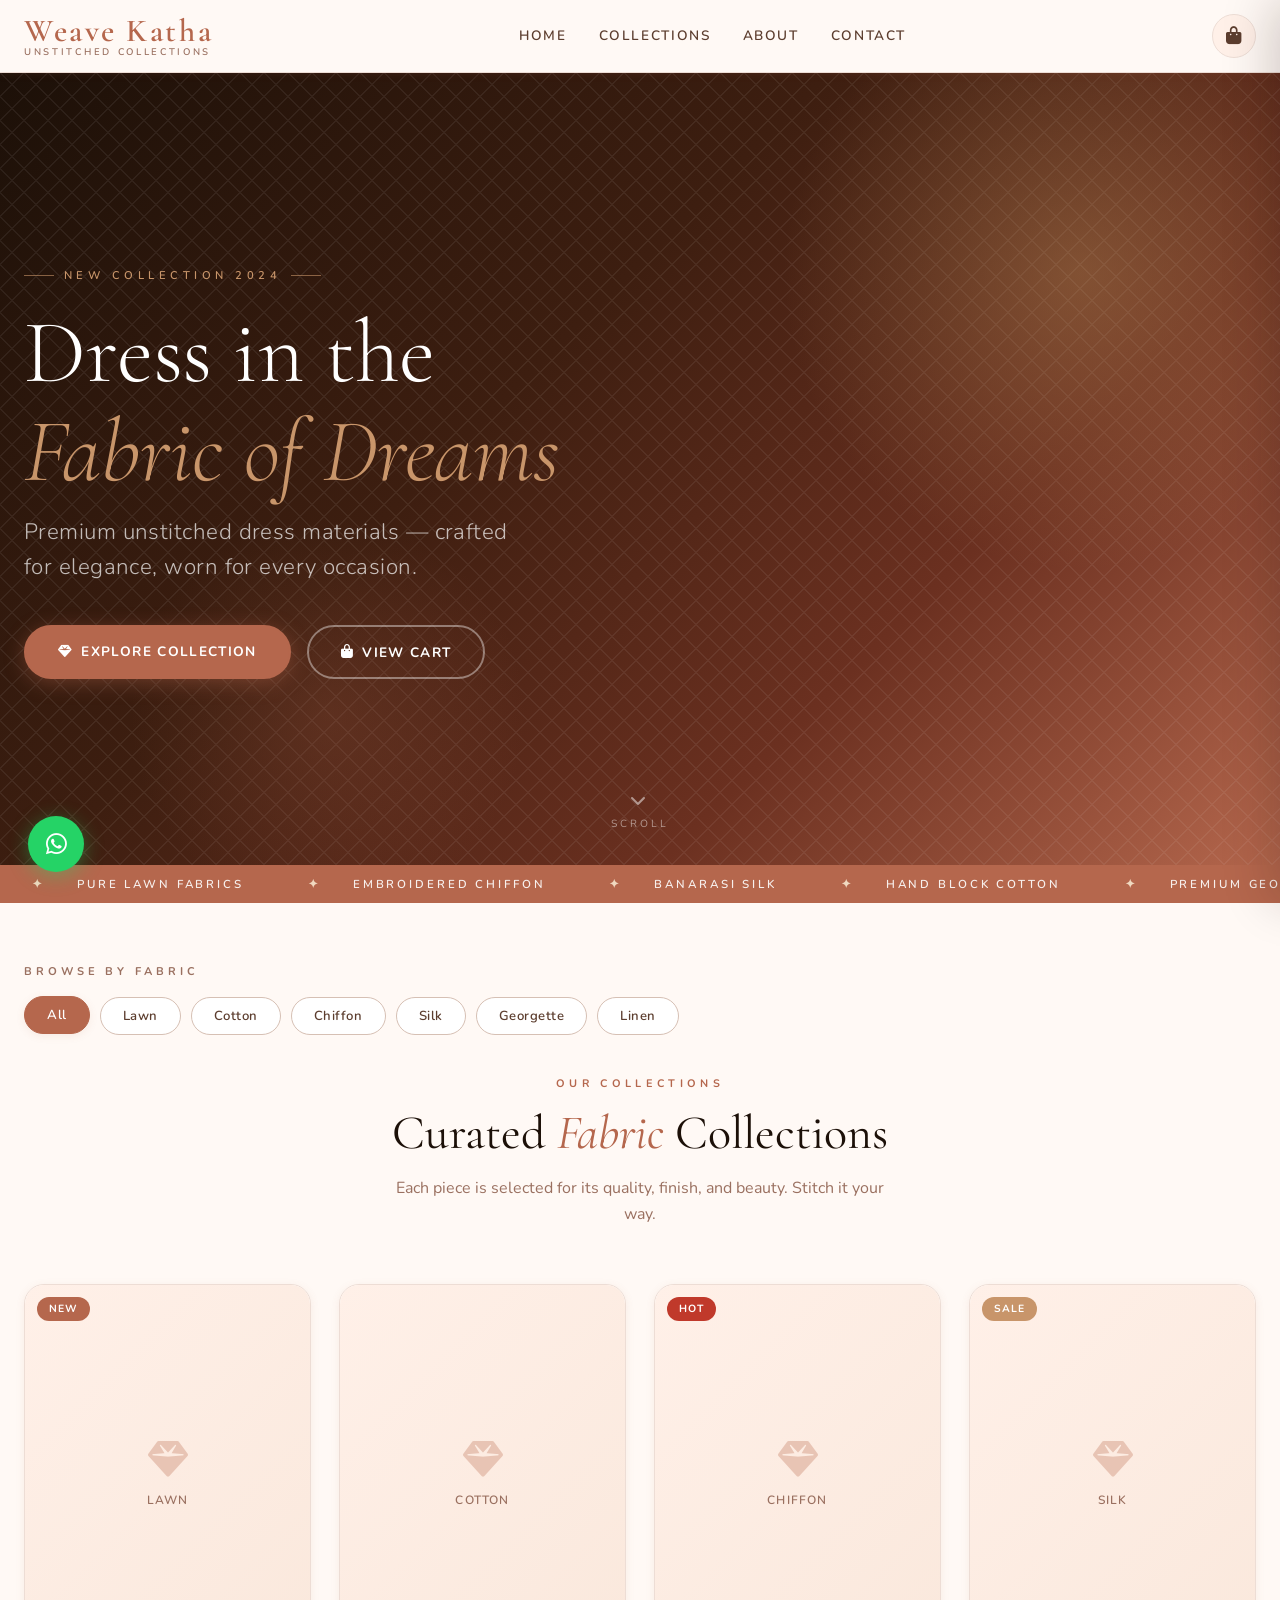
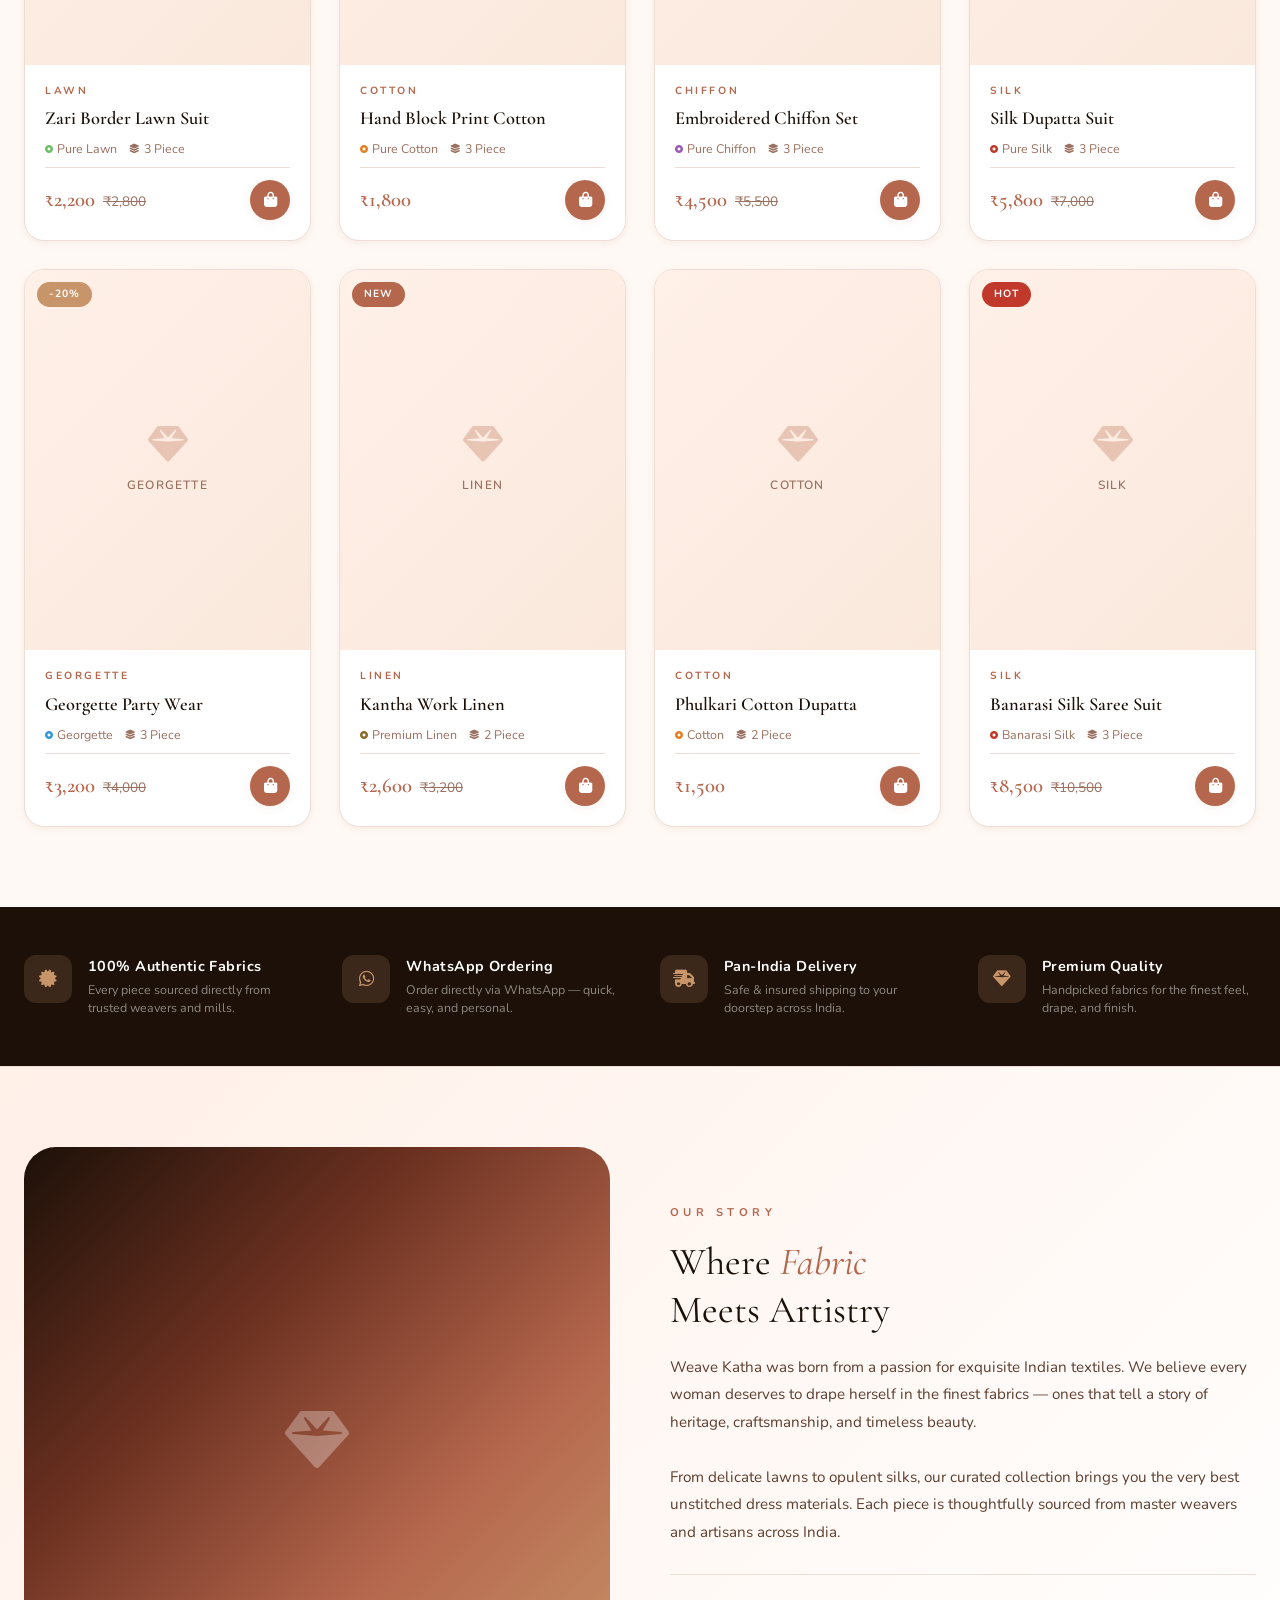
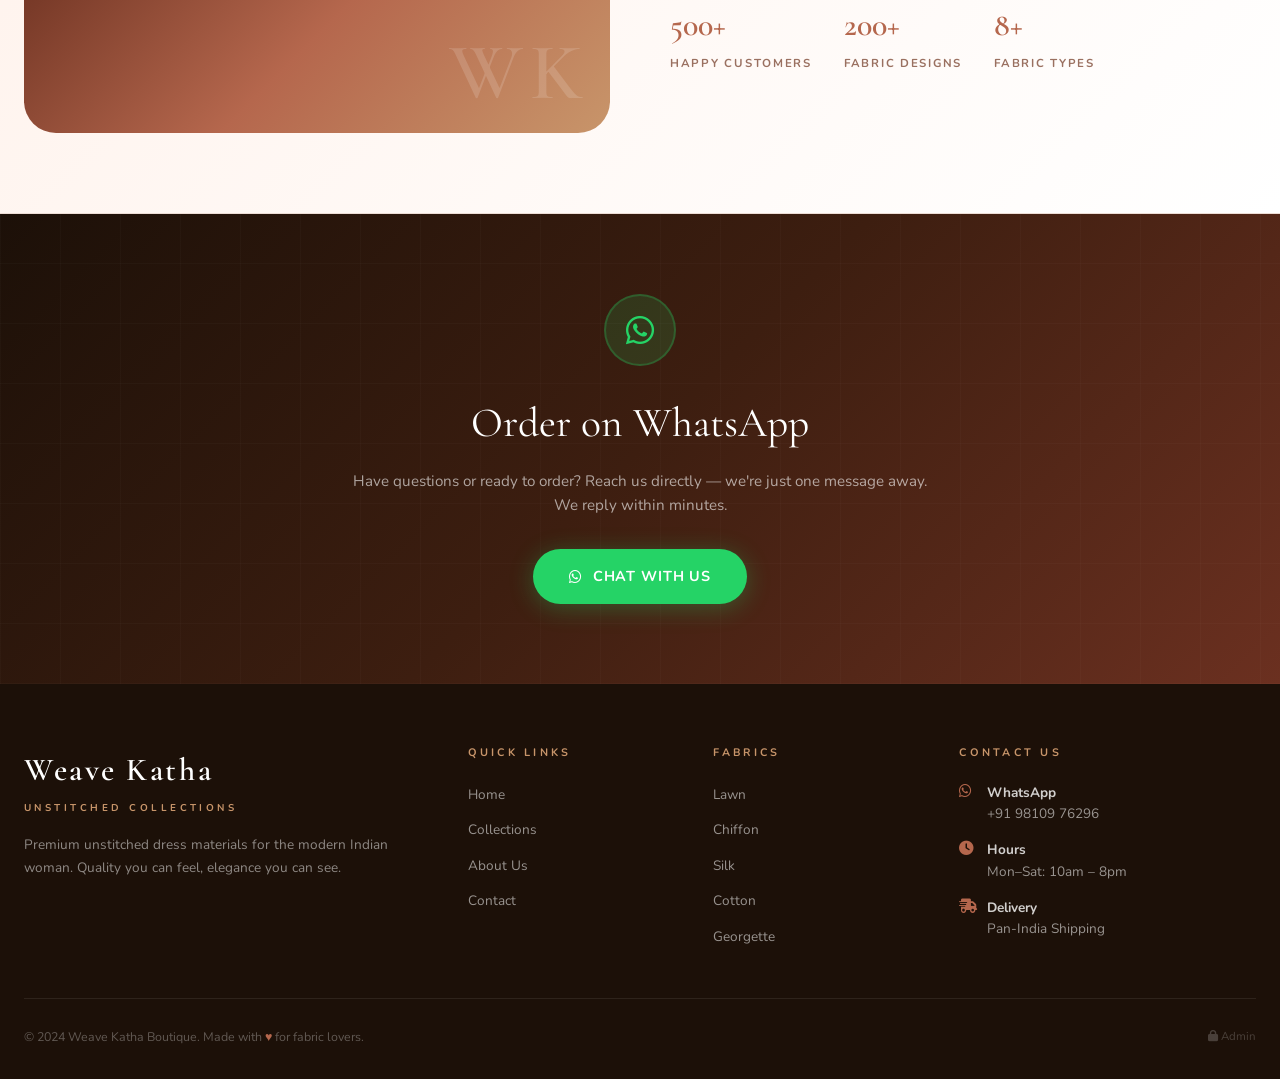
==== commit 76ef142f: "Rename Velora to Weave Katha" ====
--- a/index.html
+++ b/index.html
@@ -3,8 +3,8 @@
 <head>
   <meta charset="UTF-8">
   <meta name="viewport" content="width=device-width, initial-scale=1.0">
-  <meta name="description" content="Velora Boutique — Premium unstitched dress materials. Lawn, Chiffon, Silk, Cotton and more. Shop online and order via WhatsApp.">
-  <title>Velora — Unstitched Dress Materials</title>
+  <meta name="description" content="Weave Katha Boutique — Premium unstitched dress materials. Lawn, Chiffon, Silk, Cotton and more. Shop online and order via WhatsApp.">
+  <title>Weave Katha — Unstitched Dress Materials</title>
 
   <!-- Favicon -->
   <link rel="icon" href="data:image/svg+xml,<svg xmlns='http://www.w3.org/2000/svg' viewBox='0 0 100 100'><text y='.9em' font-size='90'>💎</text></svg>">
@@ -30,7 +30,7 @@
     <nav class="nav">
       <!-- Logo -->
       <a href="index.html" class="nav__logo">
-        <span class="nav__logo-name">Velora</span>
+        <span class="nav__logo-name">Weave Katha</span>
         <span class="nav__logo-tagline">Unstitched Collections</span>
       </a>
 
@@ -177,13 +177,13 @@
           <div class="about-visual__bg">
             <i class="fas fa-gem"></i>
           </div>
-          <div class="about-visual__monogram">V</div>
+          <div class="about-visual__monogram">WK</div>
         </div>
         <div class="about-text">
           <span class="about-text__eyebrow">Our Story</span>
           <h2 class="about-text__title">Where <em>Fabric</em><br>Meets Artistry</h2>
           <p class="about-text__body">
-            Velora was born from a passion for exquisite Indian textiles. We believe every woman
+            Weave Katha was born from a passion for exquisite Indian textiles. We believe every woman
             deserves to drape herself in the finest fabrics — ones that tell a story of heritage,
             craftsmanship, and timeless beauty.
           </p>
@@ -237,7 +237,7 @@
   <footer class="footer">
     <div class="footer__grid">
       <div>
-        <div class="footer__brand-name">Velora</div>
+        <div class="footer__brand-name">Weave Katha</div>
         <div class="footer__brand-tag">Unstitched Collections</div>
         <p class="footer__brand-desc">
           Premium unstitched dress materials for the modern Indian woman.
@@ -296,7 +296,7 @@
 
     <div class="footer__bottom">
       <p class="footer__copy">
-        &copy; 2024 Velora Boutique. Made with <span style="color:var(--primary)">♥</span> for fabric lovers.
+        &copy; 2024 Weave Katha Boutique. Made with <span style="color:var(--primary)">♥</span> for fabric lovers.
       </p>
       <a href="admin.html" class="footer__admin-link">
         <i class="fas fa-lock"></i> Admin
--- a/css/style.css
+++ b/css/style.css
@@ -1,5 +1,5 @@
 /* ============================================
-   VELORA BOUTIQUE — Main Stylesheet
+   WEAVE KATHA BOUTIQUE — Main Stylesheet
    ============================================ */
 
 @import url('https://fonts.googleapis.com/css2?family=Cormorant+Garamond:ital,wght@0,300;0,400;0,500;0,600;0,700;1,300;1,400;1,600&family=Nunito:wght@300;400;500;600;700&display=swap');
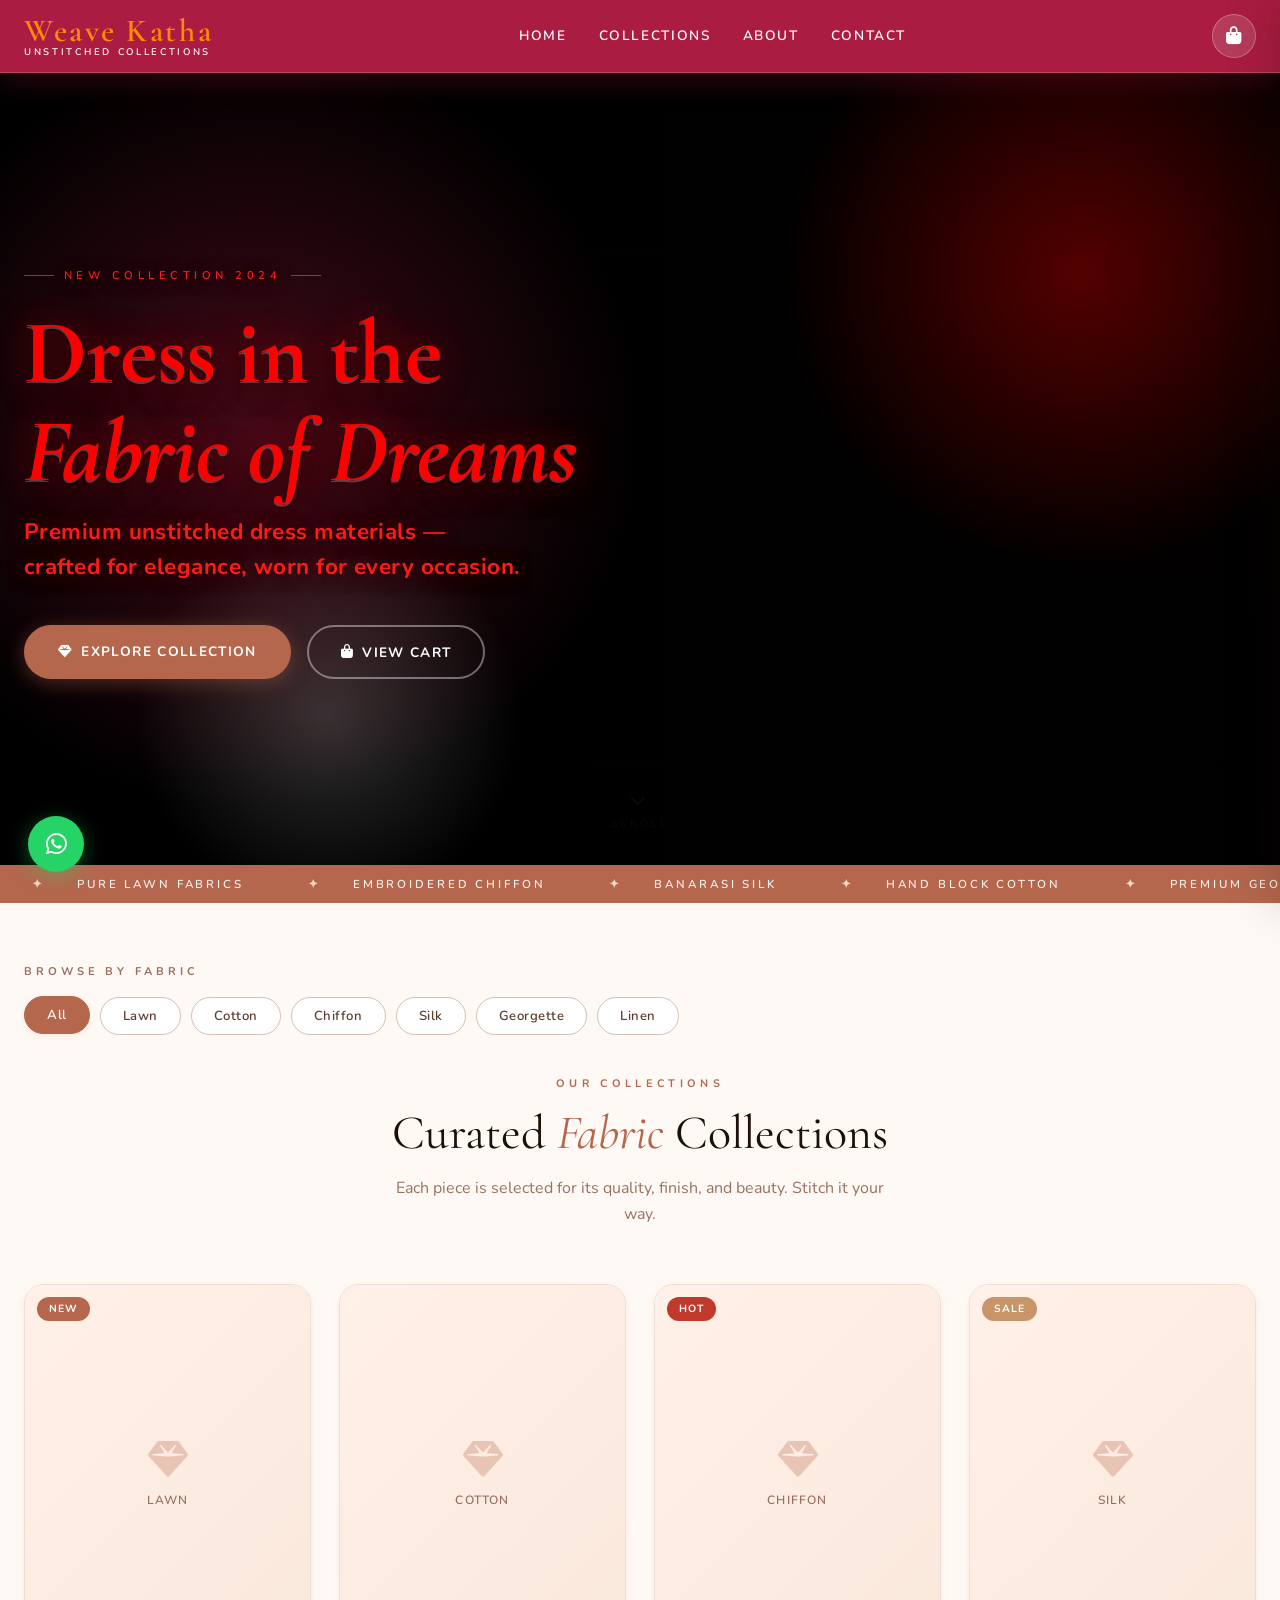
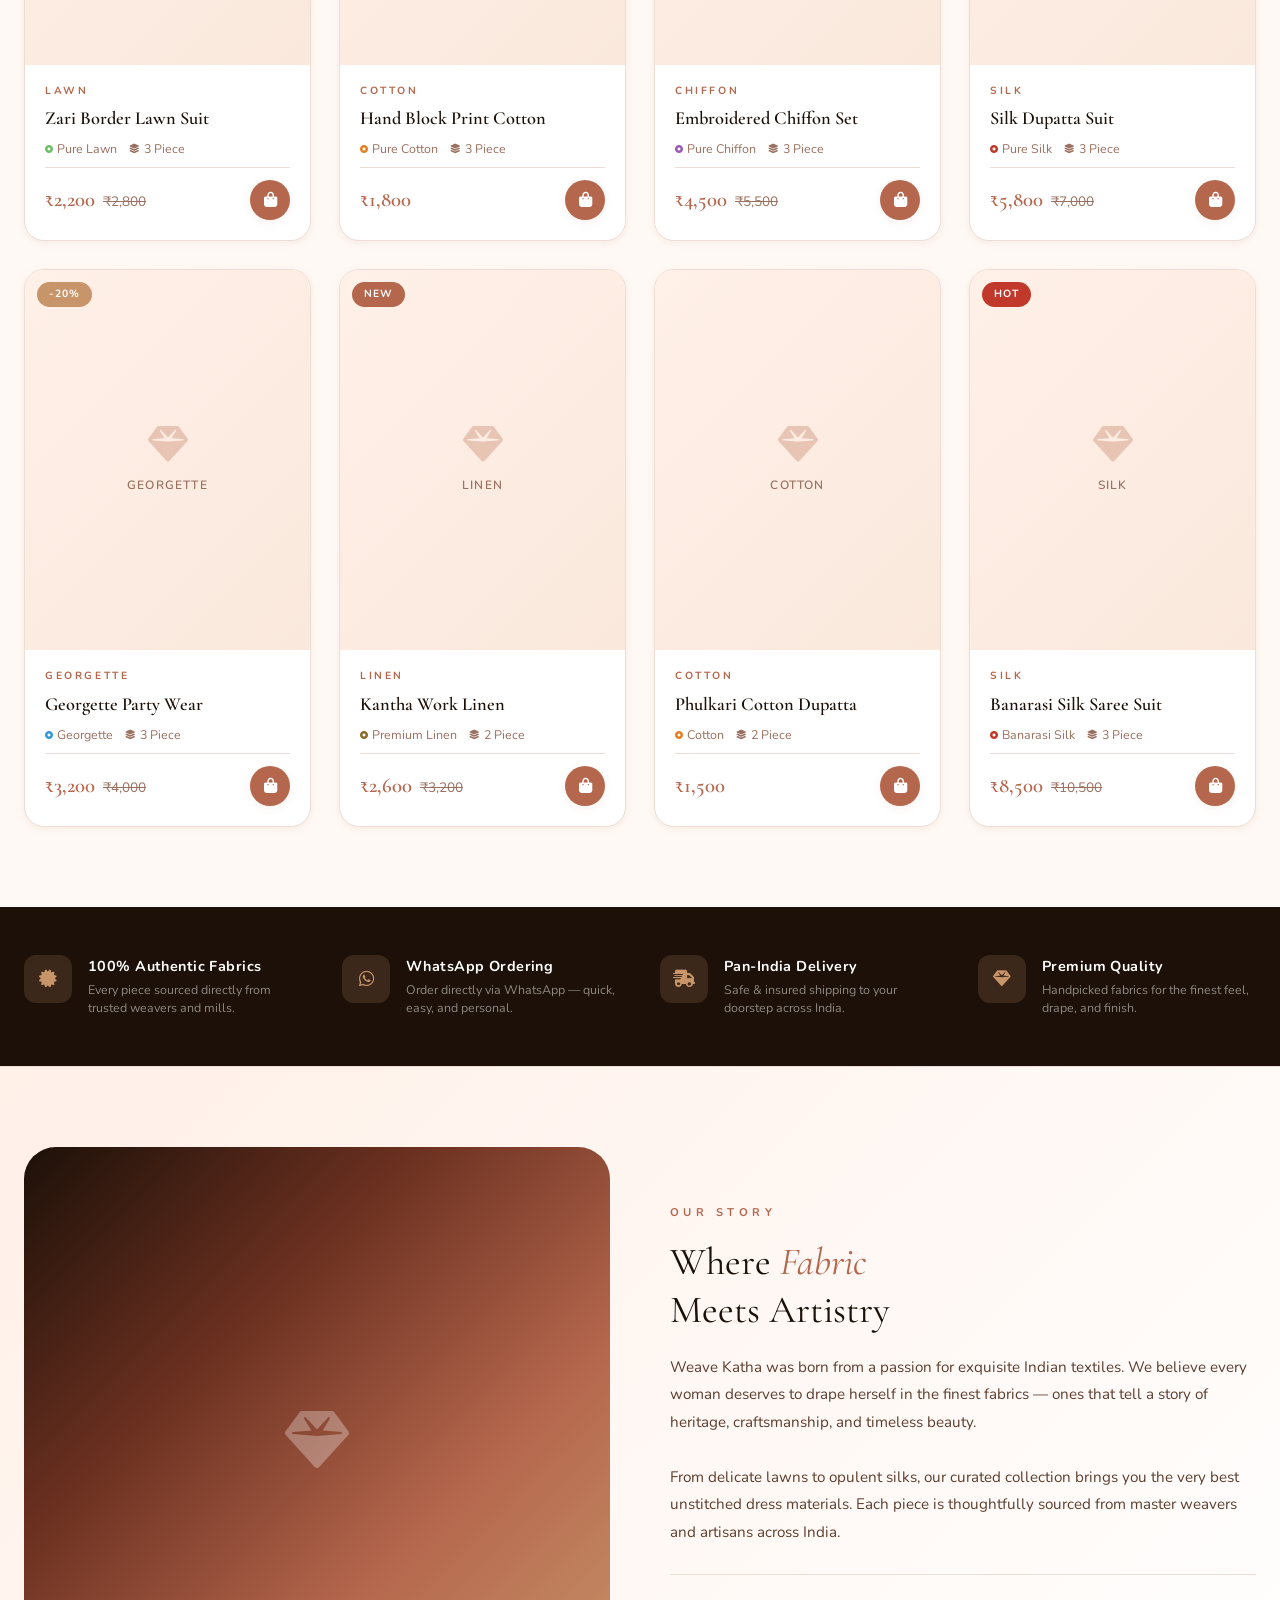
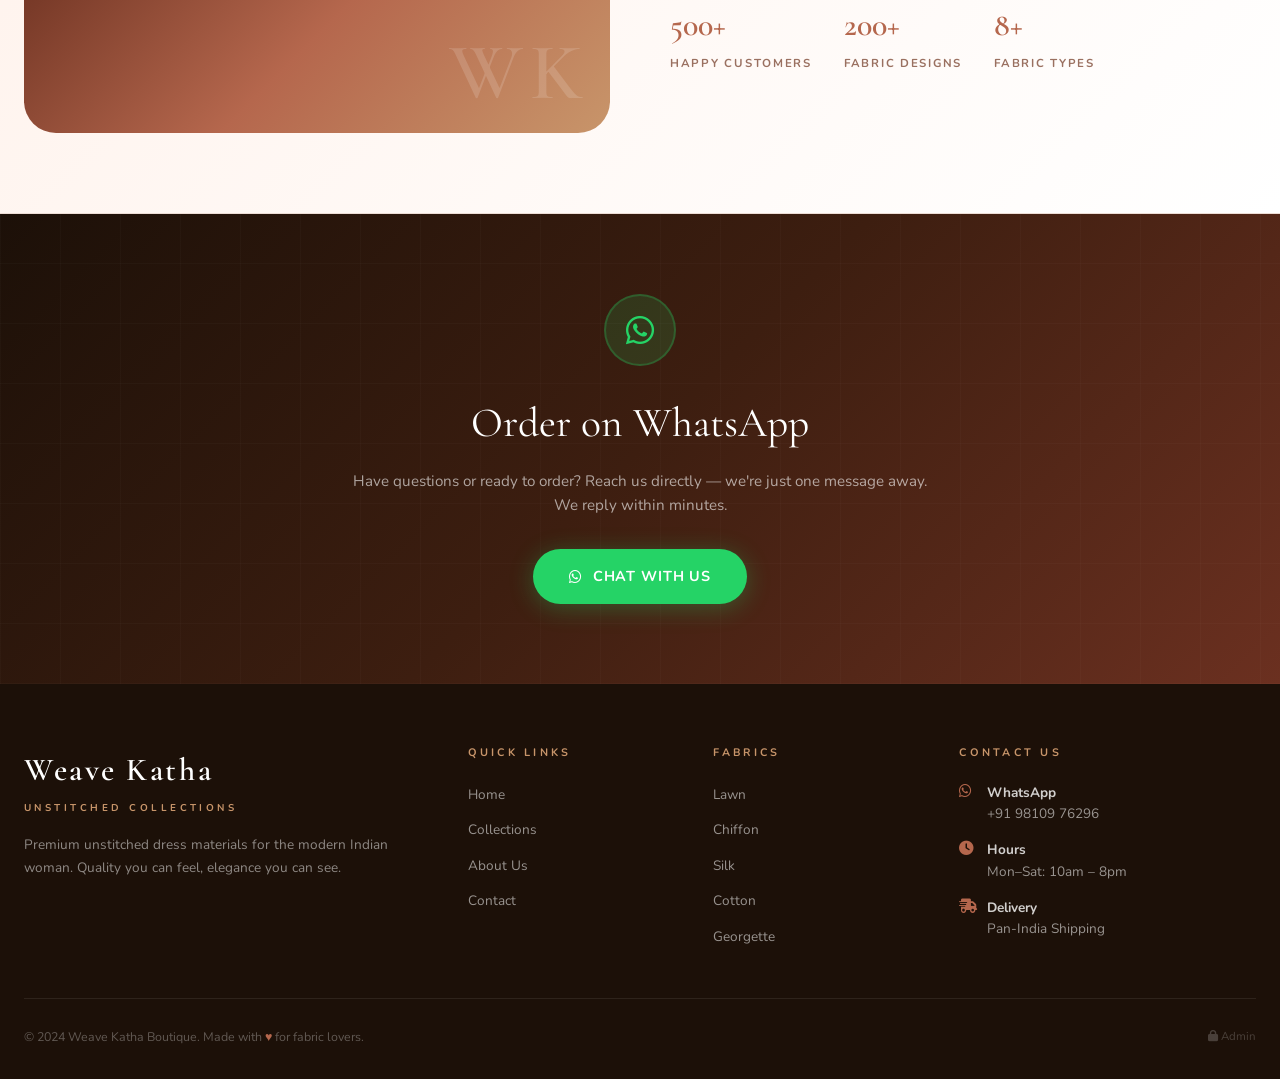
==== commit 841e3855: "Refine hero and banner styling" ====
--- a/index.html
+++ b/index.html
@@ -59,7 +59,6 @@
        HERO
        ========================================= -->
   <section class="hero" id="home">
-    <div class="hero__pattern"></div>
     <div class="hero__glow"></div>
     <div class="hero__glow-2"></div>
 
--- a/css/style.css
+++ b/css/style.css
@@ -62,10 +62,9 @@
   position: sticky;
   top: 0;
   z-index: 900;
-  background: rgba(255,249,245,.96);
-  backdrop-filter: blur(12px);
-  border-bottom: 1px solid var(--border);
-  box-shadow: var(--shadow-sm);
+  background: #AA1C41;
+  border-bottom: 1px solid rgba(255,255,255,.18);
+  box-shadow: 0 8px 28px rgba(170,28,65,.26);
 }
 
 .nav {
@@ -88,14 +87,14 @@
   font-family: var(--font-serif);
   font-size: 2rem;
   font-weight: 600;
-  color: var(--primary);
+  color: #FF8C00;
   letter-spacing: 0.08em;
 }
 .nav__logo-tagline {
   font-size: 0.6rem;
   letter-spacing: 0.28em;
   text-transform: uppercase;
-  color: var(--text-3);
+  color: var(--white);
   font-weight: 600;
 }
 
@@ -109,7 +108,7 @@
   font-weight: 600;
   letter-spacing: 0.12em;
   text-transform: uppercase;
-  color: var(--text-2);
+  color: var(--white);
   position: relative;
   transition: var(--transition);
 }
@@ -118,11 +117,11 @@
   position: absolute;
   bottom: -3px; left: 0;
   width: 0; height: 2px;
-  background: var(--primary);
+  background: #FF8C00;
   border-radius: 99px;
   transition: width .3s var(--ease);
 }
-.nav__link:hover { color: var(--primary); }
+.nav__link:hover { color: #FF8C00; }
 .nav__link:hover::after { width: 100%; }
 
 .nav__actions {
@@ -135,17 +134,17 @@
   position: relative;
   width: 44px; height: 44px;
   border-radius: 50%;
-  background: var(--surface-2);
+  background: rgba(255,255,255,.14);
   display: flex; align-items: center; justify-content: center;
   transition: var(--transition);
-  border: 1px solid var(--border);
-  color: var(--text-2);
+  border: 1px solid rgba(255,255,255,.28);
+  color: var(--white);
   font-size: 1.1rem;
 }
 .nav__cart-btn:hover {
-  background: var(--primary);
-  color: var(--white);
-  border-color: var(--primary);
+  background: #FF8C00;
+  color: var(--white);
+  border-color: #FF8C00;
   transform: scale(1.05);
 }
 
@@ -153,14 +152,14 @@
   position: absolute;
   top: -4px; right: -4px;
   min-width: 20px; height: 20px;
-  background: var(--primary);
+  background: #FF8C00;
   color: var(--white);
   font-size: 0.65rem;
   font-weight: 700;
   border-radius: 99px;
   display: flex; align-items: center; justify-content: center;
   padding: 0 5px;
-  border: 2px solid var(--bg);
+  border: 2px solid #AA1C41;
   display: none;
 }
 .cart-badge.visible { display: flex; }
@@ -173,7 +172,7 @@
 }
 .hamburger span {
   width: 22px; height: 2px;
-  background: var(--text);
+  background: var(--white);
   border-radius: 99px;
   transition: var(--transition);
 }
@@ -187,32 +186,46 @@
   display: flex;
   align-items: center;
   overflow: hidden;
-  background: linear-gradient(135deg, #1C1008 0%, #3D1E10 40%, #6B3020 70%, #B5674D 100%);
-}
-
-.hero__pattern {
+  background: #080202;
+}
+
+.hero::before {
+  content: '';
   position: absolute;
   inset: 0;
-  opacity: 0.06;
-  background-image:
-    repeating-linear-gradient(45deg, #fff 0, #fff 1px, transparent 0, transparent 50%),
-    repeating-linear-gradient(-45deg, #fff 0, #fff 1px, transparent 0, transparent 50%);
-  background-size: 24px 24px;
+  background-image: url('https://github.com/nishantosc/Velora/blob/main/dynamic.gif?raw=true');
+  background-position: center;
+  background-size: cover;
+  opacity: .18;
+  transform: scale(1.02);
+}
+
+.hero::after {
+  content: '';
+  position: absolute;
+  inset: 0;
+  background:
+    radial-gradient(circle at 20% 45%, rgba(170,28,65,.38), transparent 34%),
+    linear-gradient(90deg, rgba(0,0,0,.88) 0%, rgba(0,0,0,.72) 48%, rgba(0,0,0,.58) 100%),
+    linear-gradient(180deg, rgba(0,0,0,.56) 0%, rgba(0,0,0,.48) 50%, rgba(0,0,0,.78) 100%);
+  pointer-events: none;
 }
 
 .hero__glow {
   position: absolute;
+  z-index: 1;
   width: 600px; height: 600px;
   border-radius: 50%;
-  background: radial-gradient(circle, rgba(212,169,106,.3) 0%, transparent 70%);
+  background: radial-gradient(circle, rgba(255,0,0,.32) 0%, transparent 70%);
   top: -100px; right: -100px;
   animation: glow-float 6s ease-in-out infinite;
 }
 .hero__glow-2 {
   position: absolute;
+  z-index: 1;
   width: 400px; height: 400px;
   border-radius: 50%;
-  background: radial-gradient(circle, rgba(181,103,77,.2) 0%, transparent 70%);
+  background: radial-gradient(circle, rgba(255,255,255,.18) 0%, transparent 68%);
   bottom: -50px; left: 10%;
   animation: glow-float 8s ease-in-out infinite reverse;
 }
@@ -224,7 +237,7 @@
 
 .hero__content {
   position: relative;
-  z-index: 1;
+  z-index: 2;
   max-width: 1280px;
   margin: 0 auto;
   padding: 80px 24px;
@@ -238,37 +251,43 @@
   font-size: 0.7rem;
   letter-spacing: 0.4em;
   text-transform: uppercase;
-  color: var(--gold);
+  color: #ff1a1a;
   font-weight: 600;
   margin-bottom: 20px;
+  text-shadow: 0 2px 18px rgba(0,0,0,.85);
 }
 .hero__eyebrow::before, .hero__eyebrow::after {
   content: '';
   width: 30px; height: 1px;
-  background: var(--gold);
-  opacity: .6;
+  background: #ff1a1a;
+  opacity: .85;
 }
 
 .hero__title {
   font-family: var(--font-serif);
   font-size: clamp(3rem, 7vw, 6rem);
-  font-weight: 300;
-  color: var(--white);
+  font-weight: 700;
+  color: #ff0000;
   line-height: 1.1;
   margin-bottom: 12px;
+  text-shadow:
+    0 2px 0 rgba(255,255,255,.24),
+    0 8px 28px rgba(0,0,0,.9),
+    0 0 34px rgba(255,0,0,.55);
 }
 .hero__title em {
   font-style: italic;
-  color: var(--gold);
+  color: #ff0000;
 }
 
 .hero__subtitle {
   font-size: clamp(1rem, 2vw, 1.4rem);
-  color: rgba(255,255,255,.7);
-  font-weight: 300;
+  color: #ff1a1a;
+  font-weight: 700;
   margin-bottom: 40px;
   max-width: 500px;
   letter-spacing: 0.02em;
+  text-shadow: 0 4px 18px rgba(0,0,0,.9), 0 0 22px rgba(255,0,0,.42);
 }
 
 .hero__ctas {
@@ -1280,10 +1299,10 @@
     flex-direction: column;
     position: absolute;
     top: 72px; left: 0; right: 0;
-    background: var(--bg);
+    background: #AA1C41;
     padding: 20px 24px;
-    border-bottom: 1px solid var(--border);
-    box-shadow: var(--shadow);
+    border-bottom: 1px solid rgba(255,255,255,.18);
+    box-shadow: 0 16px 32px rgba(170,28,65,.28);
     gap: 16px;
   }
   .hero__ctas { flex-direction: column; align-items: flex-start; }
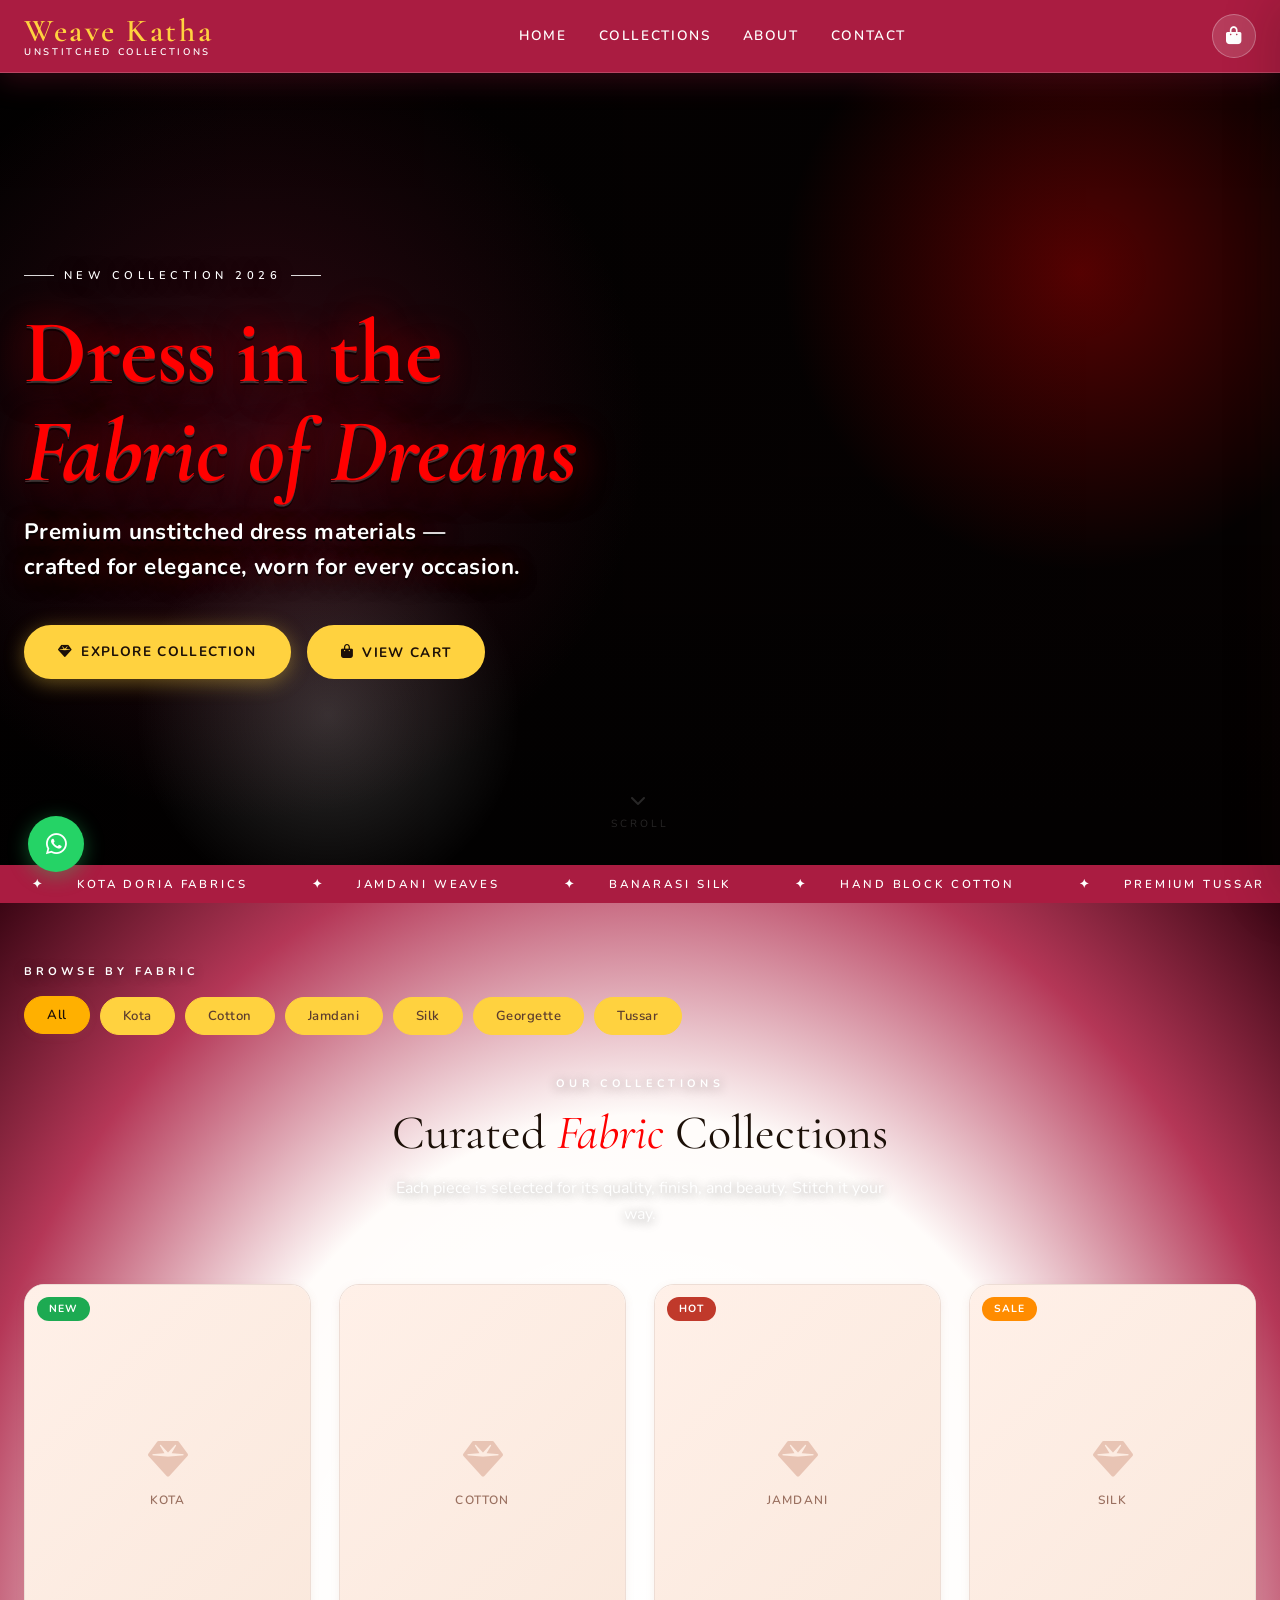
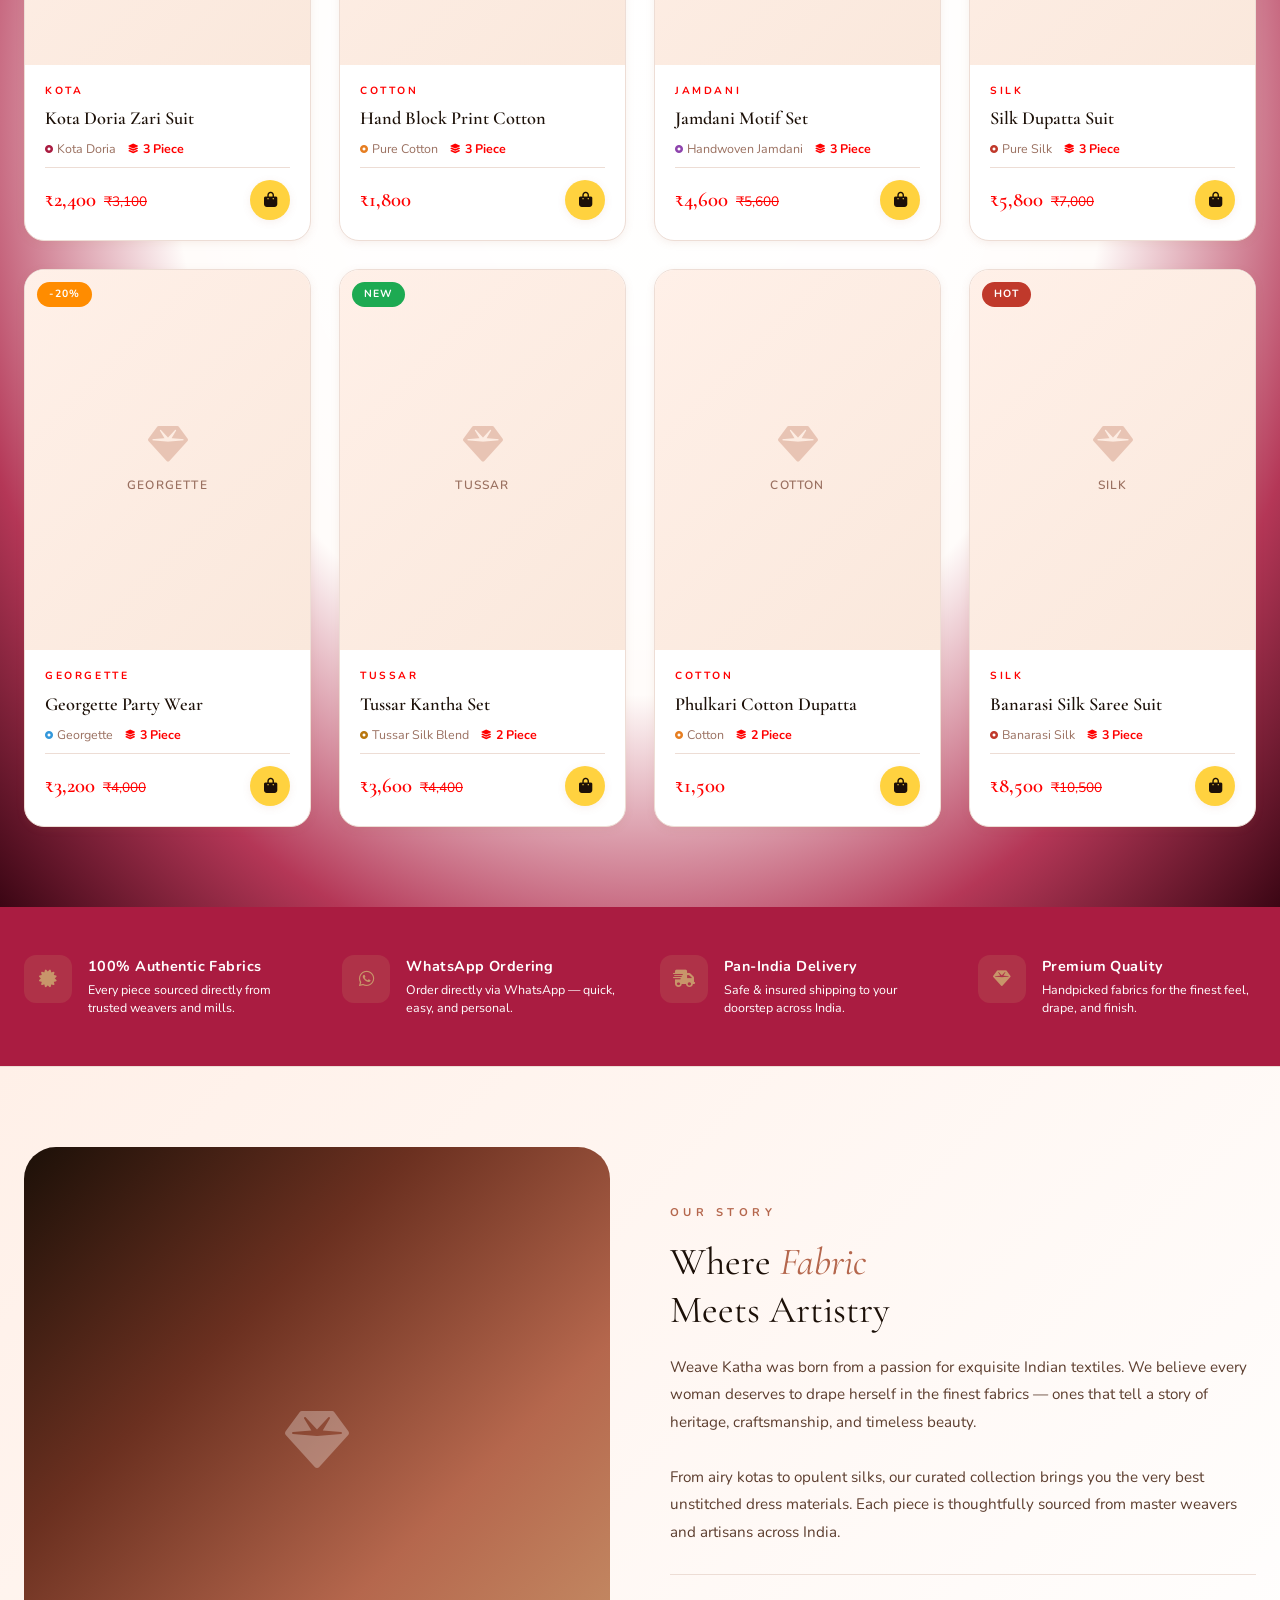
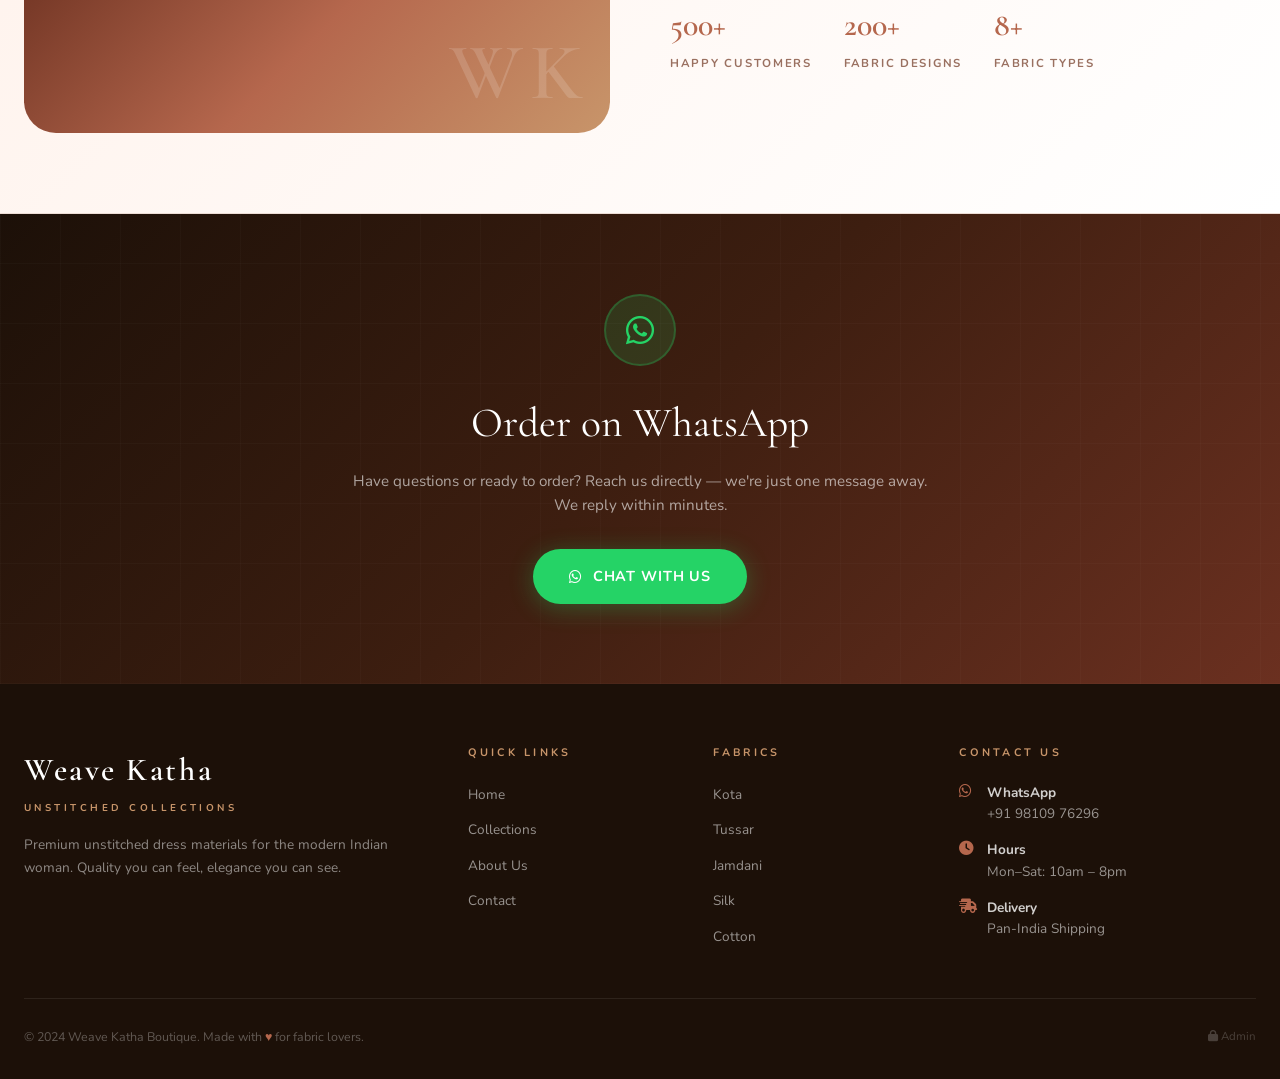
==== commit 5b0db8dc: "Update collection styling and fabrics" ====
--- a/index.html
+++ b/index.html
@@ -3,7 +3,7 @@
 <head>
   <meta charset="UTF-8">
   <meta name="viewport" content="width=device-width, initial-scale=1.0">
-  <meta name="description" content="Weave Katha Boutique — Premium unstitched dress materials. Lawn, Chiffon, Silk, Cotton and more. Shop online and order via WhatsApp.">
+  <meta name="description" content="Weave Katha Boutique — Premium unstitched dress materials. Kota, Tussar, Jamdani, Silk, Cotton and more. Shop online and order via WhatsApp.">
   <title>Weave Katha — Unstitched Dress Materials</title>
 
   <!-- Favicon -->
@@ -63,7 +63,7 @@
     <div class="hero__glow-2"></div>
 
     <div class="hero__content">
-      <p class="hero__eyebrow">New Collection 2024</p>
+      <p class="hero__eyebrow">New Collection 2026</p>
       <h1 class="hero__title">
         Dress in the<br>
         <em>Fabric of Dreams</em>
@@ -90,17 +90,17 @@
   <!-- Marquee -->
   <div class="marquee-wrap">
     <div class="marquee-track">
-      <span>Pure Lawn Fabrics</span>
-      <span>Embroidered Chiffon</span>
+      <span>Kota Doria Fabrics</span>
+      <span>Jamdani Weaves</span>
       <span>Banarasi Silk</span>
       <span>Hand Block Cotton</span>
-      <span>Premium Georgette</span>
+      <span>Premium Tussar</span>
       <span>Zari Border Suits</span>
-      <span>Pure Lawn Fabrics</span>
-      <span>Embroidered Chiffon</span>
+      <span>Kota Doria Fabrics</span>
+      <span>Jamdani Weaves</span>
       <span>Banarasi Silk</span>
       <span>Hand Block Cotton</span>
-      <span>Premium Georgette</span>
+      <span>Premium Tussar</span>
       <span>Zari Border Suits</span>
     </div>
   </div>
@@ -187,7 +187,7 @@
             craftsmanship, and timeless beauty.
           </p>
           <p class="about-text__body">
-            From delicate lawns to opulent silks, our curated collection brings you the very best
+            From airy kotas to opulent silks, our curated collection brings you the very best
             unstitched dress materials. Each piece is thoughtfully sourced from master weavers
             and artisans across India.
           </p>
@@ -257,11 +257,11 @@
       <div>
         <div class="footer__heading">Fabrics</div>
         <ul class="footer__links">
-          <li><a href="#collections" onclick="setCategory('Lawn')">Lawn</a></li>
-          <li><a href="#collections" onclick="setCategory('Chiffon')">Chiffon</a></li>
+          <li><a href="#collections" onclick="setCategory('Kota')">Kota</a></li>
+          <li><a href="#collections" onclick="setCategory('Tussar')">Tussar</a></li>
+          <li><a href="#collections" onclick="setCategory('Jamdani')">Jamdani</a></li>
           <li><a href="#collections" onclick="setCategory('Silk')">Silk</a></li>
           <li><a href="#collections" onclick="setCategory('Cotton')">Cotton</a></li>
-          <li><a href="#collections" onclick="setCategory('Georgette')">Georgette</a></li>
         </ul>
       </div>
 
--- a/css/style.css
+++ b/css/style.css
@@ -87,7 +87,7 @@
   font-family: var(--font-serif);
   font-size: 2rem;
   font-weight: 600;
-  color: #FF8C00;
+  color: #FFD23F;
   letter-spacing: 0.08em;
 }
 .nav__logo-tagline {
@@ -196,7 +196,7 @@
   background-image: url('https://github.com/nishantosc/Velora/blob/main/dynamic.gif?raw=true');
   background-position: center;
   background-size: cover;
-  opacity: .18;
+  opacity: .62;
   transform: scale(1.02);
 }
 
@@ -205,9 +205,9 @@
   position: absolute;
   inset: 0;
   background:
-    radial-gradient(circle at 20% 45%, rgba(170,28,65,.38), transparent 34%),
-    linear-gradient(90deg, rgba(0,0,0,.88) 0%, rgba(0,0,0,.72) 48%, rgba(0,0,0,.58) 100%),
-    linear-gradient(180deg, rgba(0,0,0,.56) 0%, rgba(0,0,0,.48) 50%, rgba(0,0,0,.78) 100%);
+    radial-gradient(circle at 20% 45%, rgba(170,28,65,.26), transparent 35%),
+    linear-gradient(90deg, rgba(0,0,0,.68) 0%, rgba(0,0,0,.42) 48%, rgba(0,0,0,.18) 100%),
+    linear-gradient(180deg, rgba(0,0,0,.28) 0%, rgba(0,0,0,.18) 50%, rgba(0,0,0,.54) 100%);
   pointer-events: none;
 }
 
@@ -251,7 +251,7 @@
   font-size: 0.7rem;
   letter-spacing: 0.4em;
   text-transform: uppercase;
-  color: #ff1a1a;
+  color: var(--white);
   font-weight: 600;
   margin-bottom: 20px;
   text-shadow: 0 2px 18px rgba(0,0,0,.85);
@@ -259,7 +259,7 @@
 .hero__eyebrow::before, .hero__eyebrow::after {
   content: '';
   width: 30px; height: 1px;
-  background: #ff1a1a;
+  background: var(--white);
   opacity: .85;
 }
 
@@ -270,10 +270,12 @@
   color: #ff0000;
   line-height: 1.1;
   margin-bottom: 12px;
+  max-width: 760px;
   text-shadow:
-    0 2px 0 rgba(255,255,255,.24),
-    0 8px 28px rgba(0,0,0,.9),
-    0 0 34px rgba(255,0,0,.55);
+    0 2px 0 rgba(255,255,255,.2),
+    0 4px 0 rgba(0,0,0,.62),
+    0 10px 30px rgba(0,0,0,.95),
+    0 0 38px rgba(255,0,0,.62);
 }
 .hero__title em {
   font-style: italic;
@@ -282,12 +284,12 @@
 
 .hero__subtitle {
   font-size: clamp(1rem, 2vw, 1.4rem);
-  color: #ff1a1a;
+  color: var(--white);
   font-weight: 700;
   margin-bottom: 40px;
   max-width: 500px;
   letter-spacing: 0.02em;
-  text-shadow: 0 4px 18px rgba(0,0,0,.9), 0 0 22px rgba(255,0,0,.42);
+  text-shadow: 0 2px 0 rgba(0,0,0,.72), 0 6px 22px rgba(0,0,0,.95), 0 0 22px rgba(255,0,0,.42);
 }
 
 .hero__ctas {
@@ -310,25 +312,25 @@
   border: 2px solid transparent;
 }
 .btn-primary {
-  background: var(--primary);
-  color: var(--white);
-  border-color: var(--primary);
-  box-shadow: 0 4px 20px rgba(181,103,77,.4);
+  background: #FFD23F;
+  color: var(--text);
+  border-color: #FFD23F;
+  box-shadow: 0 4px 20px rgba(255,210,63,.38);
 }
 .btn-primary:hover {
-  background: var(--primary-h);
-  border-color: var(--primary-h);
+  background: #FFB000;
+  border-color: #FFB000;
   transform: translateY(-2px);
-  box-shadow: 0 8px 28px rgba(181,103,77,.5);
+  box-shadow: 0 8px 28px rgba(255,176,0,.42);
 }
 .btn-outline {
-  background: transparent;
-  color: var(--white);
-  border-color: rgba(255,255,255,.4);
+  background: #FFD23F;
+  color: var(--text);
+  border-color: #FFD23F;
 }
 .btn-outline:hover {
-  background: rgba(255,255,255,.1);
-  border-color: var(--white);
+  background: #FFB000;
+  border-color: #FFB000;
   transform: translateY(-2px);
 }
 .btn-gold {
@@ -371,7 +373,7 @@
 
 /* ——— Marquee Banner ——— */
 .marquee-wrap {
-  background: var(--primary);
+  background: #AA1C41;
   overflow: hidden;
   padding: 10px 0;
 }
@@ -384,7 +386,7 @@
   font-size: 0.72rem;
   letter-spacing: 0.25em;
   text-transform: uppercase;
-  color: rgba(255,255,255,.9);
+  color: var(--white);
   font-weight: 600;
   padding: 0 32px;
   white-space: nowrap;
@@ -392,7 +394,7 @@
 .marquee-track span::before {
   content: '✦';
   margin-right: 32px;
-  color: var(--gold-l);
+  color: var(--white);
 }
 
 @keyframes marquee {
@@ -409,6 +411,11 @@
   padding: 80px 24px;
 }
 
+#collections {
+  background:
+    radial-gradient(ellipse at center, rgba(255,255,255,.98) 0%, rgba(255,255,255,.88) 34%, rgba(255,255,255,.5) 52%, rgba(170,28,65,.88) 78%, #3b0614 100%);
+}
+
 .section-header {
   text-align: center;
   margin-bottom: 56px;
@@ -418,9 +425,10 @@
   font-size: 0.68rem;
   letter-spacing: 0.4em;
   text-transform: uppercase;
-  color: var(--primary);
+  color: var(--white);
   font-weight: 700;
   margin-bottom: 12px;
+  text-shadow: 0 2px 12px rgba(0,0,0,.48);
 }
 .section-header__title {
   font-family: var(--font-serif);
@@ -432,14 +440,15 @@
 }
 .section-header__title em {
   font-style: italic;
-  color: var(--primary);
+  color: #ff0000;
 }
 .section-header__desc {
   font-size: 1rem;
-  color: var(--text-3);
+  color: var(--white);
   max-width: 500px;
   margin: 0 auto;
   font-weight: 400;
+  text-shadow: 0 2px 12px rgba(0,0,0,.48);
 }
 
 /* ============================================
@@ -454,10 +463,11 @@
   font-size: 0.7rem;
   letter-spacing: 0.35em;
   text-transform: uppercase;
-  color: var(--text-3);
+  color: var(--white);
   font-weight: 700;
   margin-bottom: 16px;
   display: block;
+  text-shadow: 0 2px 12px rgba(0,0,0,.48);
 }
 .categories__pills {
   display: flex;
@@ -467,8 +477,8 @@
 .pill {
   padding: 9px 22px;
   border-radius: 99px;
-  border: 1.5px solid var(--border-2);
-  background: var(--surface);
+  border: 1.5px solid #FFD23F;
+  background: #FFD23F;
   font-size: 0.82rem;
   font-weight: 600;
   color: var(--text-2);
@@ -476,9 +486,9 @@
   transition: var(--transition);
 }
 .pill:hover, .pill.active {
-  background: var(--primary);
-  color: var(--white);
-  border-color: var(--primary);
+  background: #FFB000;
+  color: var(--text);
+  border-color: #FFB000;
   box-shadow: var(--shadow-sm);
   transform: translateY(-1px);
 }
@@ -553,29 +563,9 @@
   letter-spacing: 0.1em;
   text-transform: uppercase;
 }
-.badge-new { background: var(--primary); color: var(--white); }
-.badge-sale { background: var(--gold); color: var(--white); }
+.badge-new { background: #1daa52; color: var(--white); }
+.badge-sale { background: #FF8C00; color: var(--white); }
 .badge-hot { background: #c0392b; color: var(--white); }
-
-.product-card__wish {
-  position: absolute;
-  top: 12px; right: 12px;
-  width: 36px; height: 36px;
-  background: rgba(255,255,255,.9);
-  border-radius: 50%;
-  display: flex; align-items: center; justify-content: center;
-  font-size: 0.9rem;
-  color: var(--text-3);
-  transition: var(--transition);
-  backdrop-filter: blur(4px);
-  opacity: 0;
-  transform: scale(0.8);
-}
-.product-card:hover .product-card__wish {
-  opacity: 1;
-  transform: scale(1);
-}
-.product-card__wish:hover { color: #e74c3c; background: var(--white); }
 
 .product-card__body {
   padding: 18px 20px 20px;
@@ -588,7 +578,7 @@
   font-size: 0.65rem;
   letter-spacing: 0.25em;
   text-transform: uppercase;
-  color: var(--primary);
+  color: #ff0000;
   font-weight: 700;
 }
 .product-card__name {
@@ -605,6 +595,7 @@
   gap: 12px;
   flex-wrap: wrap;
 }
+.product-card__pieces { color: #ff0000; font-weight: 700; }
 .product-card__meta span {
   display: flex;
   align-items: center;
@@ -628,19 +619,19 @@
   font-family: var(--font-serif);
   font-size: 1.3rem;
   font-weight: 600;
-  color: var(--primary);
+  color: #ff0000;
 }
 .price-original {
   font-size: 0.85rem;
-  color: var(--text-3);
+  color: #ff0000;
   text-decoration: line-through;
 }
 
 .btn-add-cart {
   width: 40px; height: 40px;
   border-radius: 50%;
-  background: var(--primary);
-  color: var(--white);
+  background: #FFD23F;
+  color: var(--text);
   display: flex; align-items: center; justify-content: center;
   font-size: 0.95rem;
   transition: var(--transition);
@@ -648,7 +639,7 @@
   flex-shrink: 0;
 }
 .btn-add-cart:hover {
-  background: var(--primary-h);
+  background: #FFB000;
   transform: scale(1.12) rotate(8deg);
   box-shadow: var(--shadow);
 }
@@ -677,7 +668,7 @@
    FEATURES STRIP
    ============================================ */
 .features-strip {
-  background: var(--text);
+  background: #AA1C41;
   padding: 48px 24px;
 }
 .features-inner {
@@ -691,7 +682,7 @@
   display: flex;
   align-items: flex-start;
   gap: 16px;
-  color: rgba(255,255,255,.85);
+  color: var(--white);
 }
 .feature-item__icon {
   width: 48px; height: 48px;
@@ -711,7 +702,7 @@
 }
 .feature-item__desc {
   font-size: 0.78rem;
-  color: rgba(255,255,255,.5);
+  color: var(--white);
   line-height: 1.5;
 }
 
